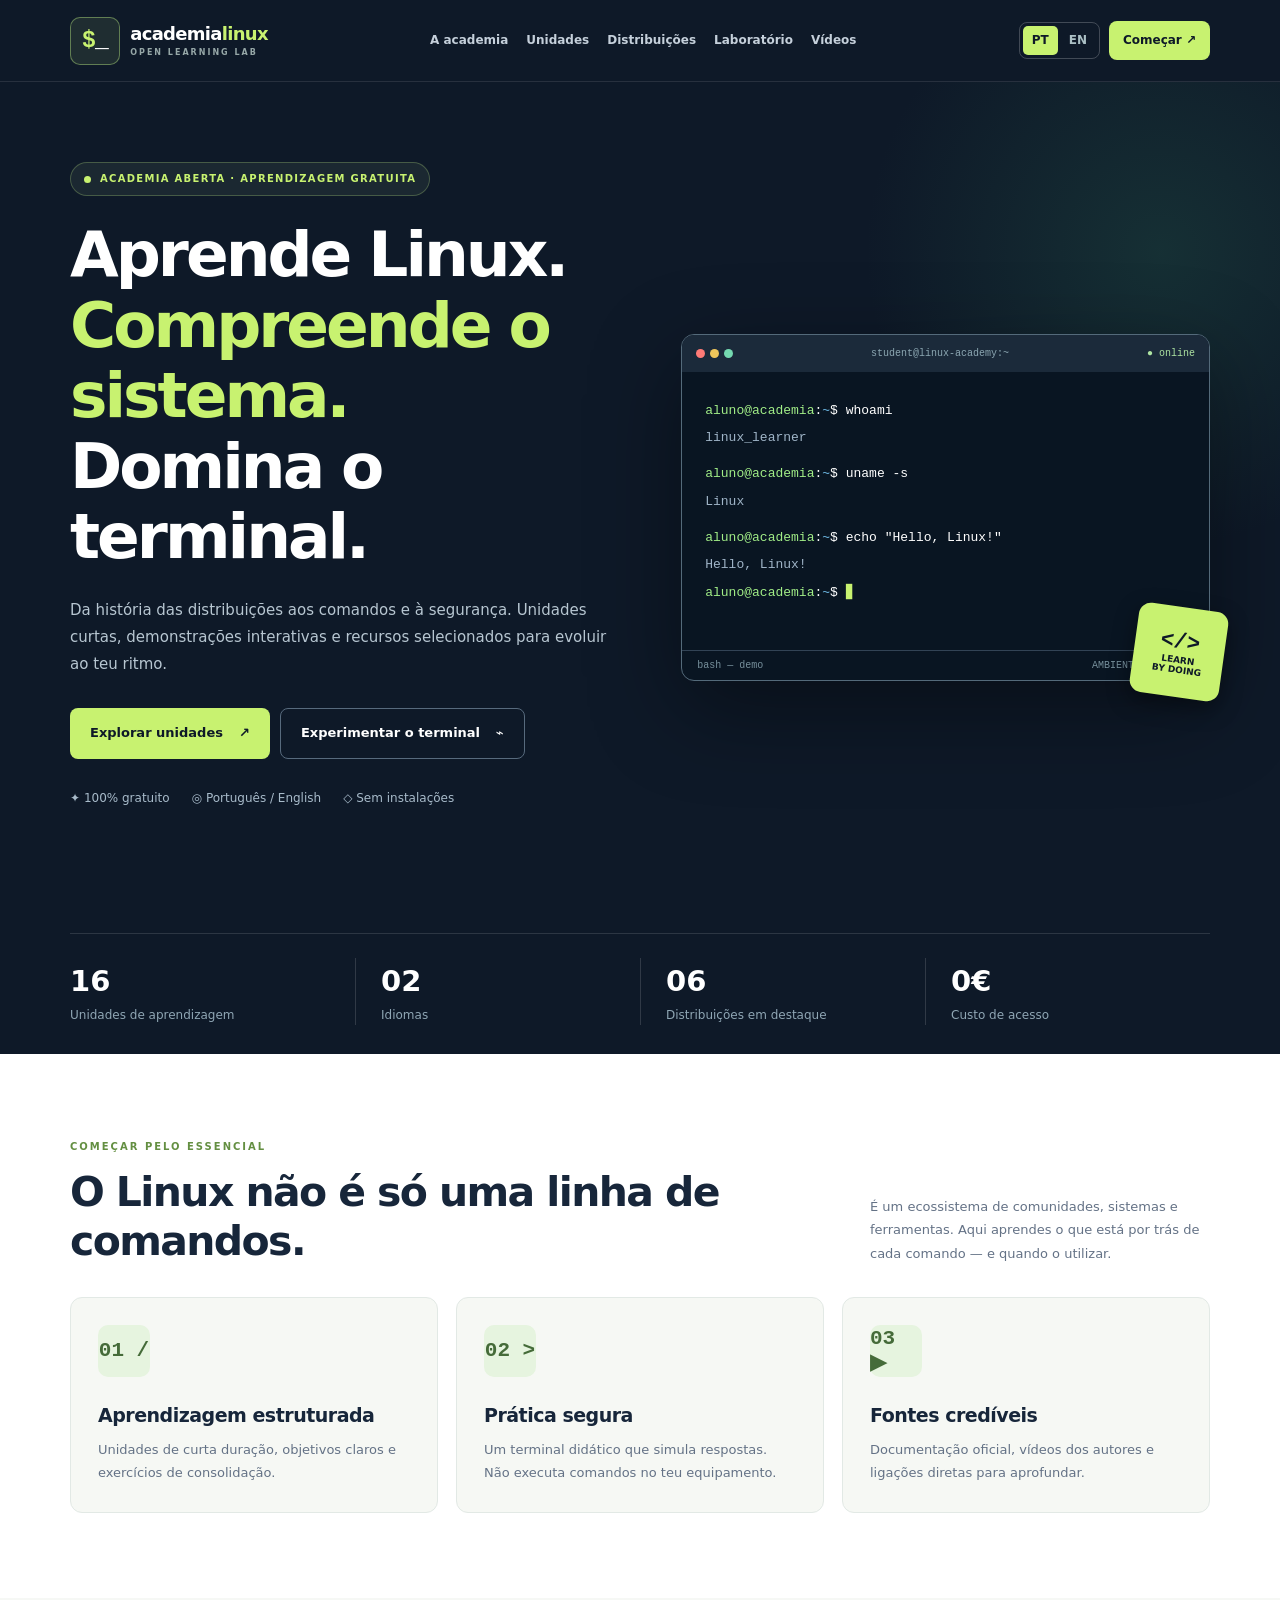
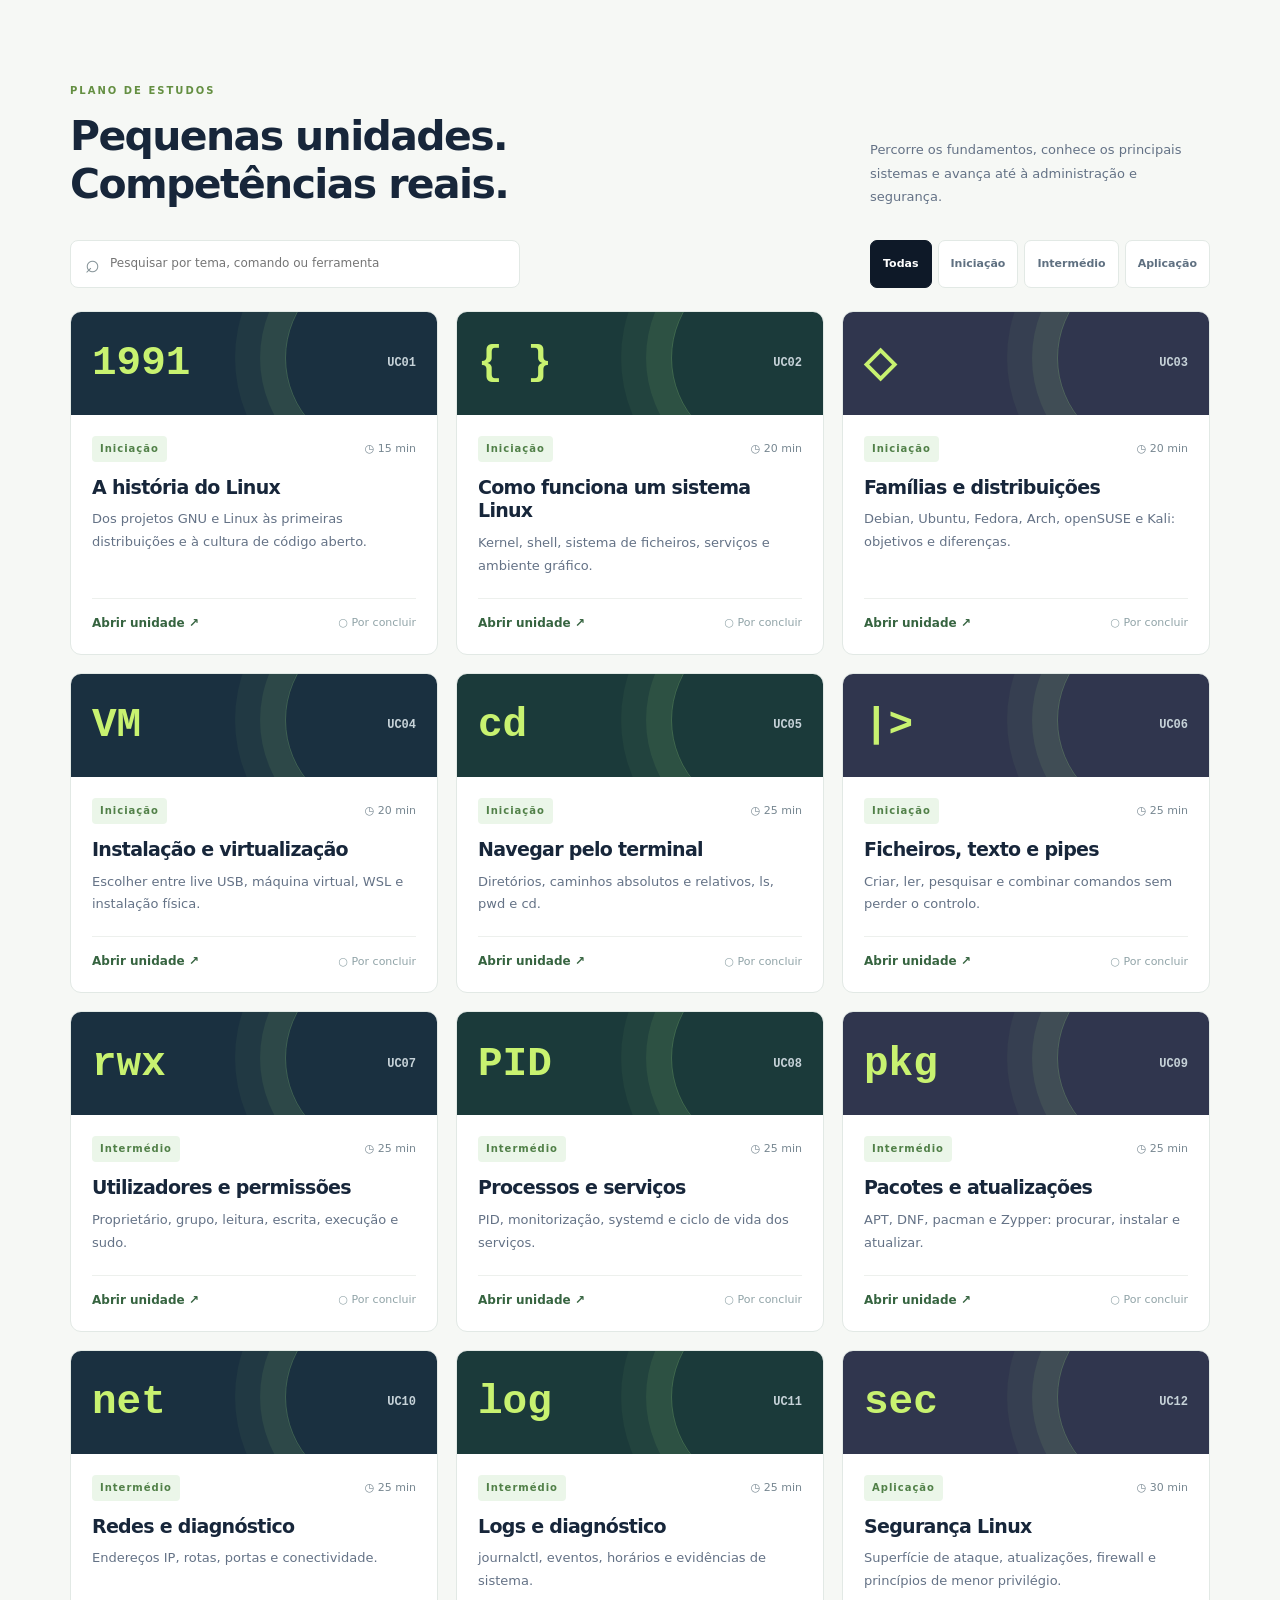
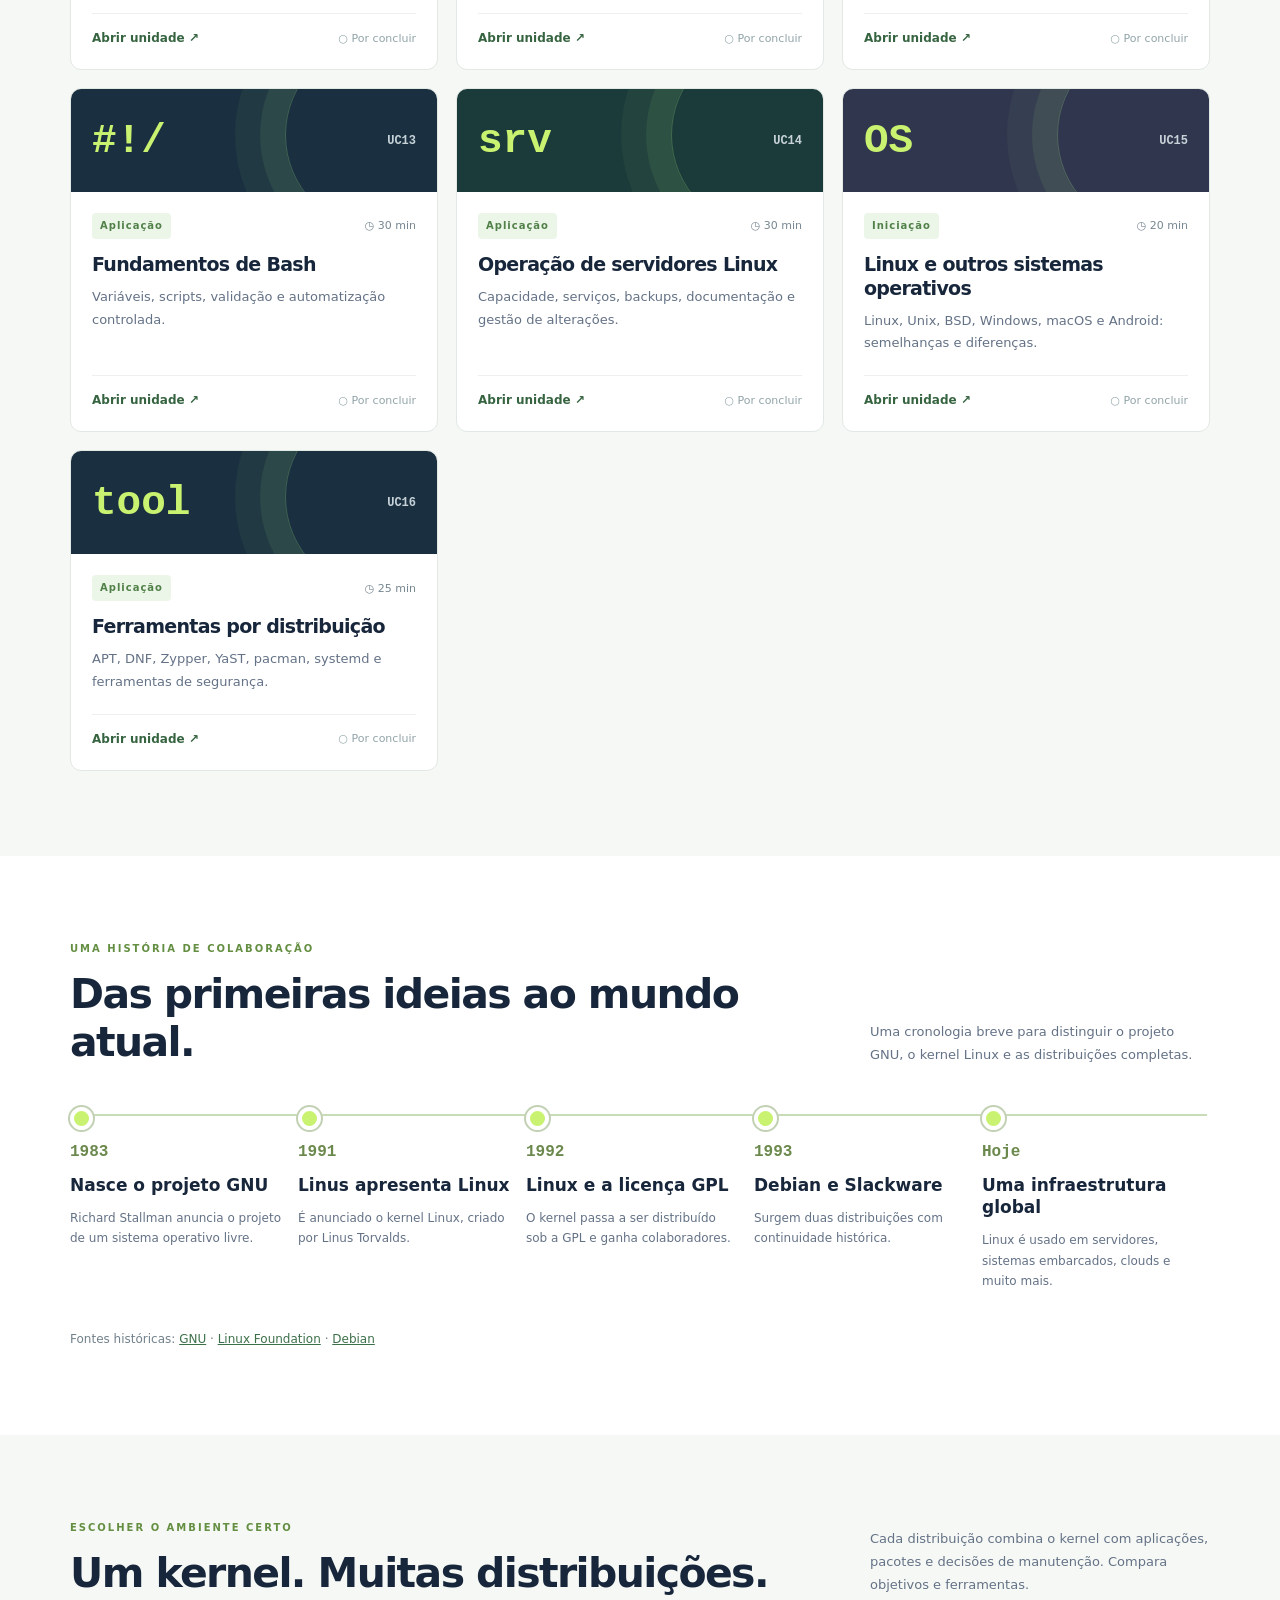
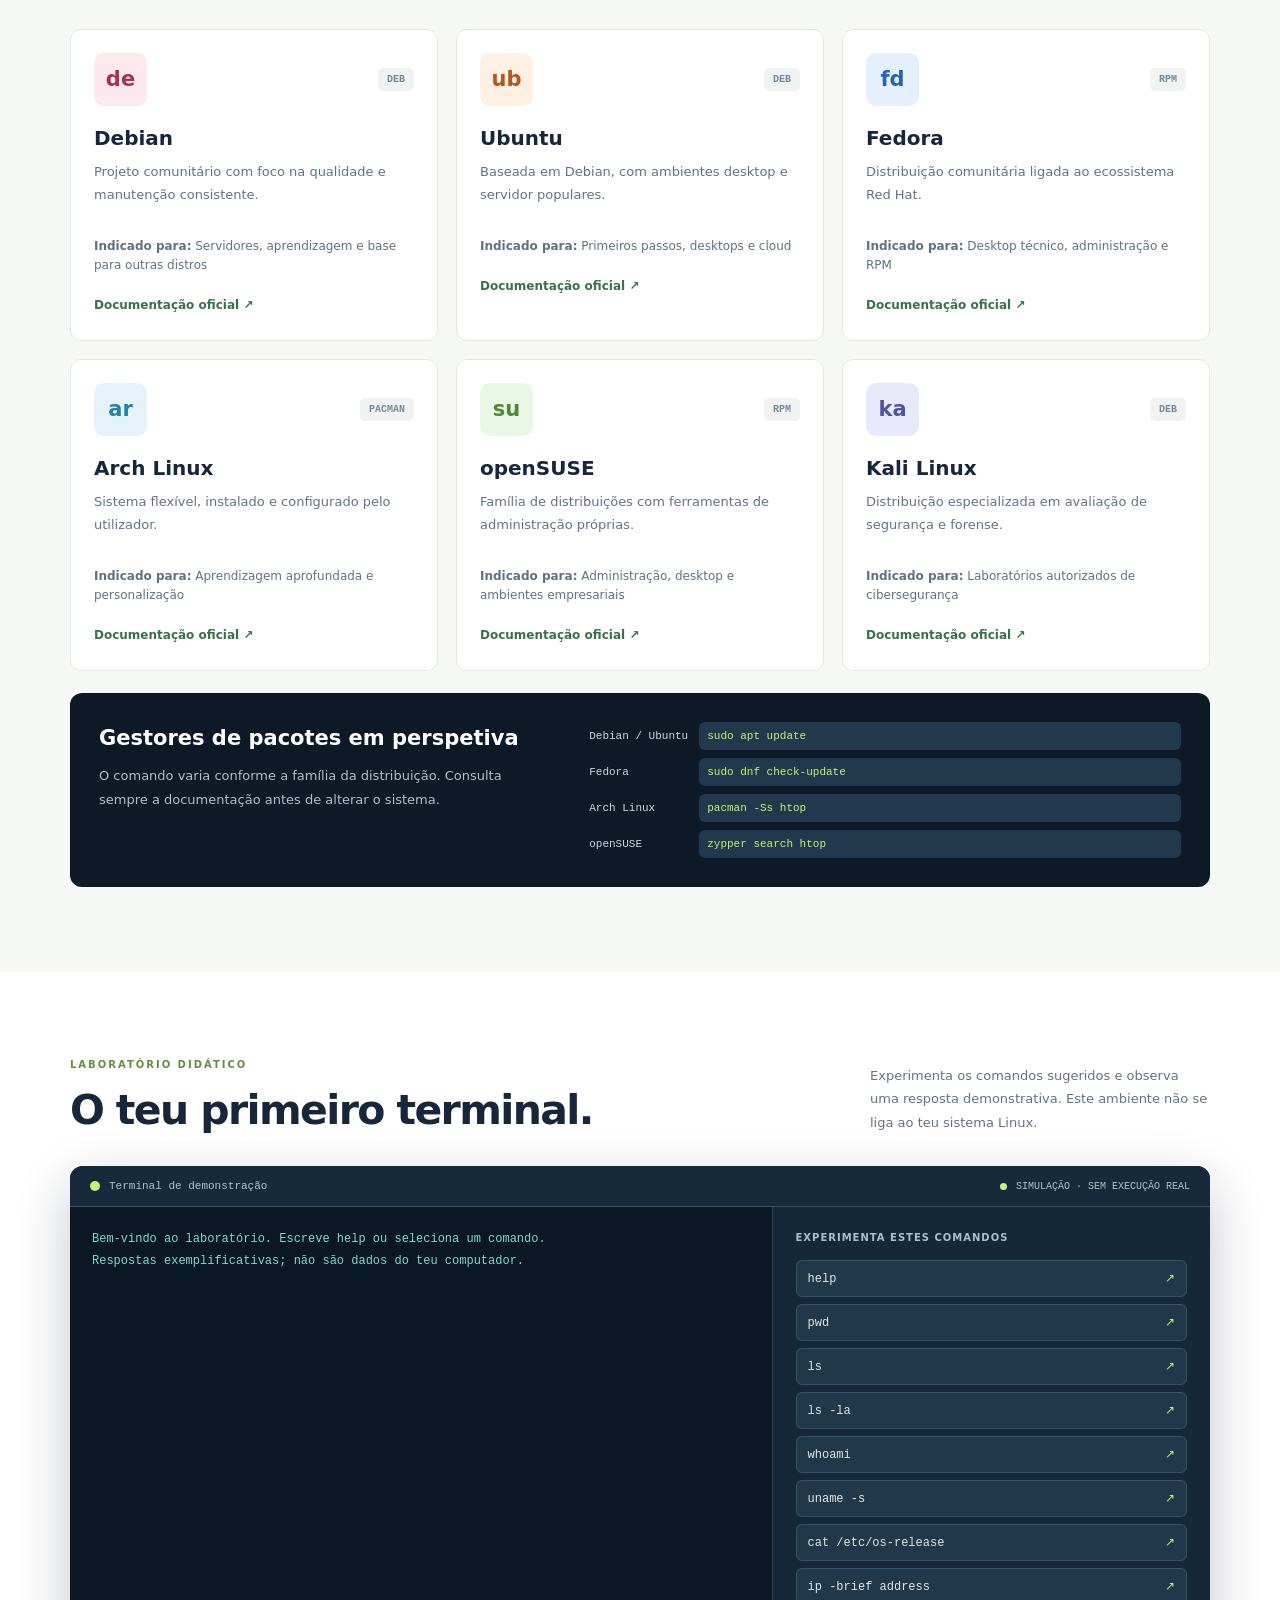
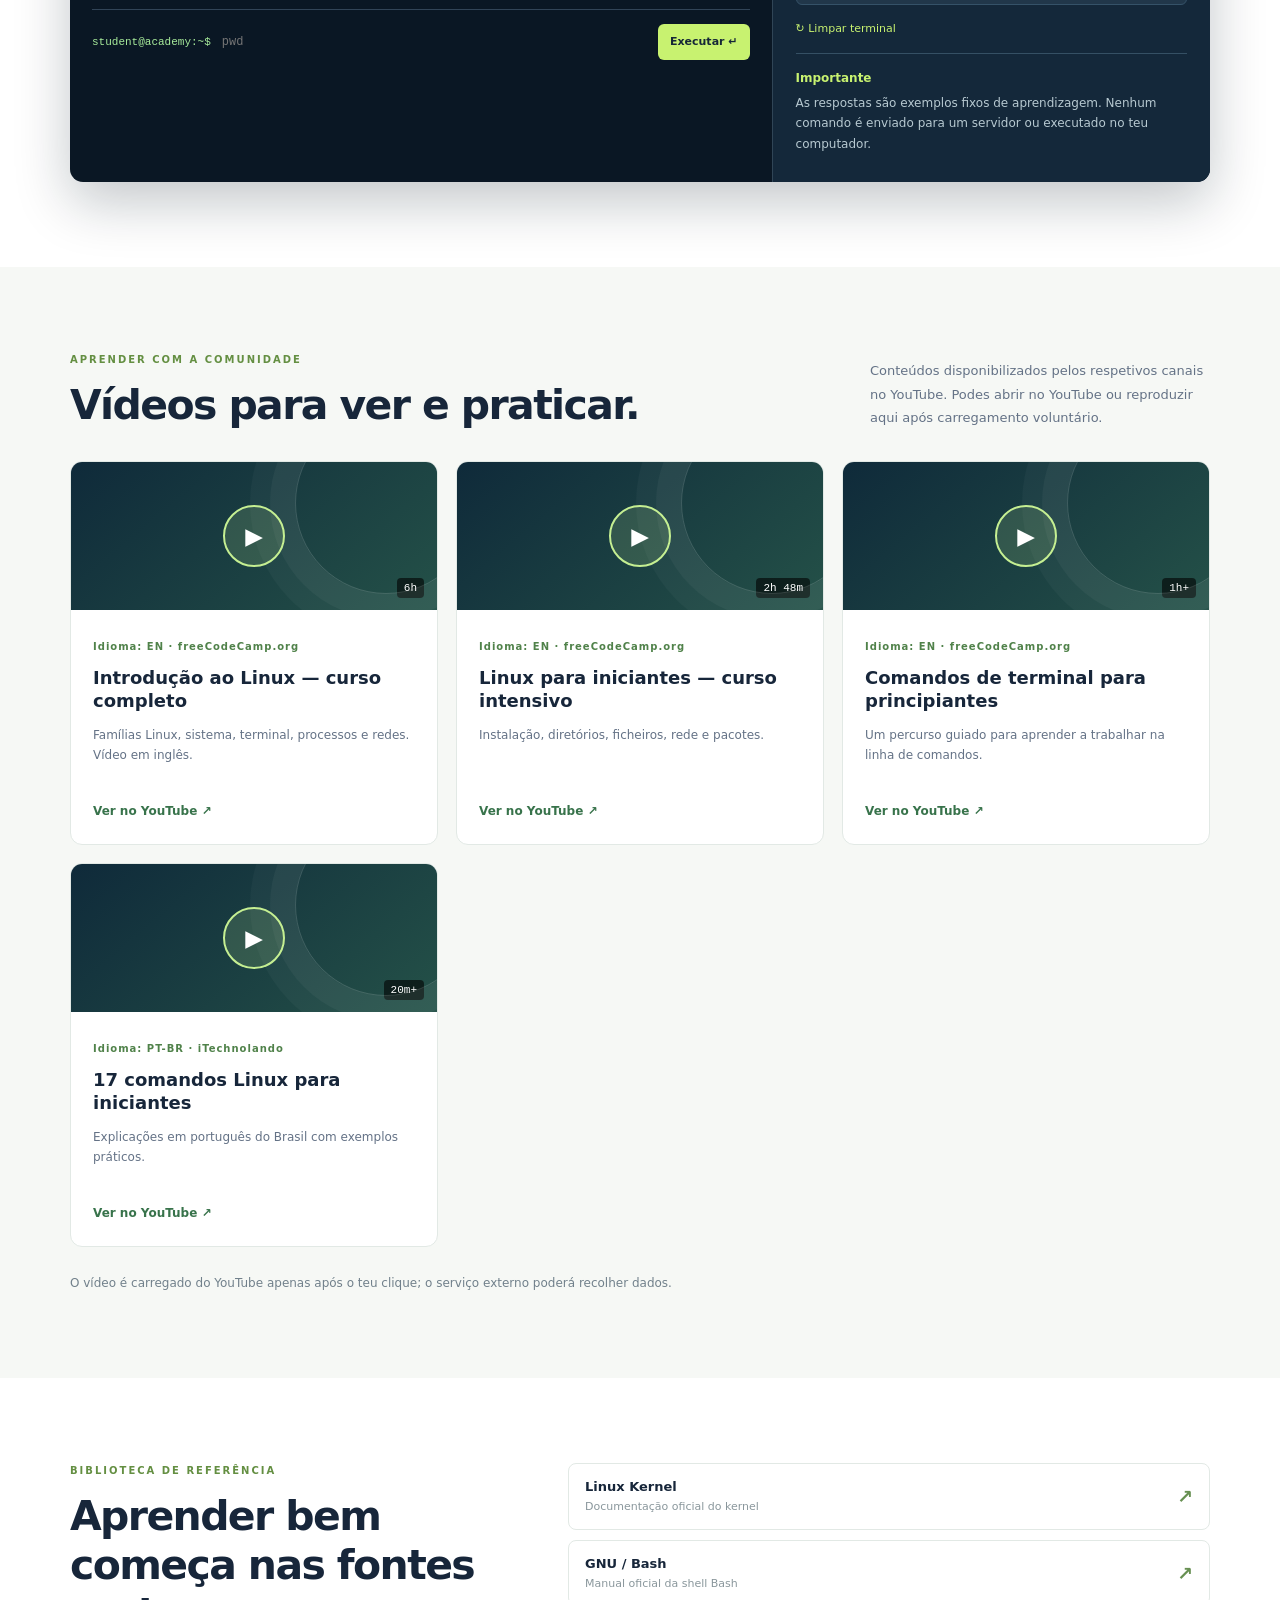
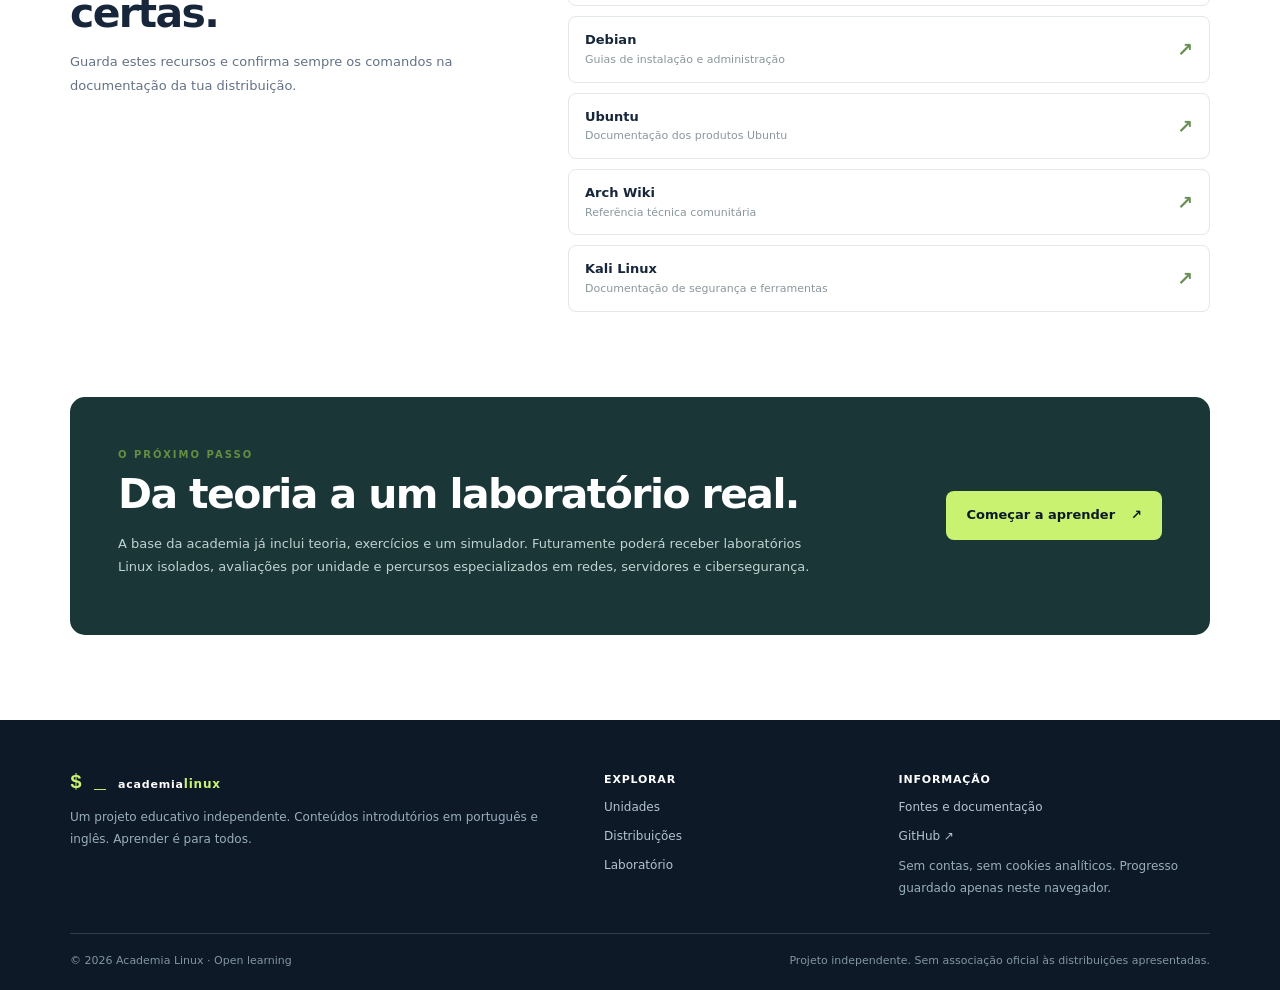
==== index.html @ b944e594 "Versão 1.0 — Estrutura inicial da Academia Linux" ====
<!doctype html>
<html lang="pt-PT">
<head>
  <meta charset="utf-8">
  <meta name="viewport" content="width=device-width, initial-scale=1">
  <meta name="theme-color" content="#0d1725">
  <meta name="description" content="Academia Linux: unidades de aprendizagem gratuitas, história do Linux, distribuições, terminal simulado, exercícios e vídeos em português e inglês.">
  <meta name="color-scheme" content="dark light">
  <title>Academia Linux — Aprender. Praticar. Evoluir.</title>
  <link rel="icon" type="image/svg+xml" href="favicon.svg">
  <link rel="stylesheet" href="styles.css">
  <script src="curriculum.js" defer></script>
  <script src="app.js" defer></script>
</head>
<body>
<a class="skip-link" href="#conteudo" data-i18n="skip">Saltar para o conteúdo</a>
<header class="site-header">
  <div class="header-inner container">
    <a class="logo" href="#inicio" aria-label="Academia Linux — início"><span class="logo-mark" aria-hidden="true">$<span class="logo-cursor">_</span></span><span>academia<span class="logo-highlight">linux</span><small>OPEN LEARNING LAB</small></span></a>
    <nav class="desktop-nav" aria-label="Menu principal"><a href="#sobre" data-i18n="navAbout">A academia</a><a href="#percursos" data-i18n="navPaths">Unidades</a><a href="#distribuicoes" data-i18n="navDistros">Distribuições</a><a href="#terminal" data-i18n="navTerminal">Laboratório</a><a href="#videos" data-i18n="navVideos">Vídeos</a></nav>
    <div class="header-actions"><div class="lang-switch" role="group" aria-label="Language / Idioma"><button type="button" id="lang-pt" class="lang-button active" aria-pressed="true">PT</button><button type="button" id="lang-en" class="lang-button" aria-pressed="false">EN</button></div><a href="#percursos" class="header-cta" data-i18n="navStart">Começar <span aria-hidden="true">↗</span></a></div>
  </div>
</header>
<main id="conteudo">
  <section id="inicio" class="hero">
    <div class="hero-glow" aria-hidden="true"></div>
    <div class="container hero-grid">
      <div class="hero-copy"><span class="eyebrow"><span class="live-dot"></span> <span data-i18n="eyebrow">ACADEMIA ABERTA · APRENDIZAGEM GRATUITA</span></span>
        <h1 data-i18n-html="heroTitle">Aprende Linux.<br><span>Compreende o sistema.</span><br>Domina o terminal.</h1>
        <p class="hero-desc" data-i18n="heroDesc">Da história das distribuições aos comandos e à segurança. Unidades curtas, demonstrações interativas e recursos selecionados para evoluir ao teu ritmo.</p>
        <div class="hero-buttons"><a class="button primary" href="#percursos"><span data-i18n="explore">Explorar unidades</span><span aria-hidden="true">↗</span></a><a class="button ghost" href="#terminal"><span data-i18n="tryTerminal">Experimentar o terminal</span><span aria-hidden="true">⌁</span></a></div>
        <div class="hero-highlights"><span>✦ <span data-i18n="free">100% gratuito</span></span><span>◎ <span data-i18n="bilingual">Português / English</span></span><span>◇ <span data-i18n="noInstall">Sem instalações</span></span></div>
      </div>
      <div class="hero-window" aria-label="Exemplo de terminal Linux"><div class="window-head"><span class="window-buttons"><i></i><i></i><i></i></span><span>student@linux-academy:~</span><span class="window-signal">● <span data-i18n="online">online</span></span></div>
        <div class="window-body"><div><span class="prompt">aluno@academia</span>:<span class="path">~</span>$ <span class="cmd">whoami</span></div><div class="window-output">linux_learner</div><div class="window-gap"></div><div><span class="prompt">aluno@academia</span>:<span class="path">~</span>$ <span class="cmd">uname -s</span></div><div class="window-output">Linux</div><div class="window-gap"></div><div><span class="prompt">aluno@academia</span>:<span class="path">~</span>$ <span class="cmd">echo "Hello, Linux!"</span></div><div class="window-output">Hello, Linux!</div><div><span class="prompt">aluno@academia</span>:<span class="path">~</span>$ <span class="caret">▋</span></div></div>
        <div class="window-foot"><span>bash — demo</span><span data-i18n="simulated">AMBIENTE SIMULADO</span></div>
        <div class="window-sticker">&lt;/&gt;<small>LEARN<br>BY DOING</small></div>
      </div>
    </div>
    <div class="container stats-bar"><div><strong id="stat-units">12</strong><span data-i18n="statUnits">Unidades de aprendizagem</span></div><div><strong>02</strong><span data-i18n="statLanguages">Idiomas</span></div><div><strong>06</strong><span data-i18n="statFamilies">Distribuições em destaque</span></div><div><strong>0€</strong><span data-i18n="statPrice">Custo de acesso</span></div></div>
  </section>
  <section class="section section-about" id="sobre"><div class="container"><div class="section-heading"><div><p class="section-kicker" data-i18n="aboutKicker">COMEÇAR PELO ESSENCIAL</p><h2 data-i18n="aboutTitle">O Linux não é só uma linha de comandos.</h2></div><p data-i18n="aboutDesc">É um ecossistema de comunidades, sistemas e ferramentas. Aqui aprendes o que está por trás de cada comando — e quando o utilizar.</p></div>
    <div class="feature-grid"><article class="feature"><span class="feature-icon">01 /</span><h3 data-i18n="f1Title">Aprendizagem estruturada</h3><p data-i18n="f1Desc">Unidades de curta duração, objetivos claros e exercícios de consolidação.</p></article><article class="feature"><span class="feature-icon">02 &gt;</span><h3 data-i18n="f2Title">Prática segura</h3><p data-i18n="f2Desc">Um terminal didático que simula respostas. Não executa comandos no teu equipamento.</p></article><article class="feature"><span class="feature-icon">03 ▶</span><h3 data-i18n="f3Title">Fontes credíveis</h3><p data-i18n="f3Desc">Documentação oficial, vídeos dos autores e ligações diretas para aprofundar.</p></article></div>
  </div></section>
  <section class="section section-courses" id="percursos"><div class="container"><div class="section-heading"><div><p class="section-kicker" data-i18n="courseKicker">PLANO DE ESTUDOS</p><h2 data-i18n="courseTitle">Pequenas unidades. Competências reais.</h2></div><p data-i18n="courseDesc">Percorre os fundamentos, conhece os principais sistemas e avança até à administração e segurança.</p></div>
    <div class="course-toolbar"><label class="search-box"><span aria-hidden="true">⌕</span><span class="sr-only" data-i18n="searchLabel">Pesquisar unidades</span><input id="course-search" type="search" autocomplete="off" data-i18n-placeholder="searchPlaceholder" placeholder="Pesquisar por tema, comando ou ferramenta"></label><div class="filters" id="course-filters" role="group" aria-label="Filtrar por nível"><button class="filter active" type="button" data-level="all" data-i18n="filterAll">Todas</button><button class="filter" type="button" data-level="beginner" data-i18n="filterBeginner">Iniciação</button><button class="filter" type="button" data-level="intermediate" data-i18n="filterIntermediate">Intermédio</button><button class="filter" type="button" data-level="advanced" data-i18n="filterAdvanced">Aplicação</button></div></div>
    <div class="course-grid" id="course-grid"></div><p class="empty-state" id="no-courses" hidden data-i18n="noResults">Não foram encontradas unidades. Experimenta outra pesquisa.</p>
  </div></section>
  <section class="section section-history" id="historia"><div class="container"><div class="section-heading"><div><p class="section-kicker" data-i18n="historyKicker">UMA HISTÓRIA DE COLABORAÇÃO</p><h2 data-i18n="historyTitle">Das primeiras ideias ao mundo atual.</h2></div><p data-i18n="historyDesc">Uma cronologia breve para distinguir o projeto GNU, o kernel Linux e as distribuições completas.</p></div><div class="timeline" id="timeline"></div><p class="source-note"><span data-i18n="sourceLine">Fontes históricas:</span> <a href="https://www.gnu.org/gnu/gnu.html" target="_blank" rel="noopener noreferrer">GNU</a> · <a href="https://www.linuxfoundation.org/research/35-years-of-linux" target="_blank" rel="noopener noreferrer">Linux Foundation</a> · <a href="https://www.debian.org/doc/manuals/project-history/intro" target="_blank" rel="noopener noreferrer">Debian</a></p></div></section>
  <section class="section section-distros" id="distribuicoes"><div class="container"><div class="section-heading"><div><p class="section-kicker" data-i18n="distroKicker">ESCOLHER O AMBIENTE CERTO</p><h2 data-i18n="distroTitle">Um kernel. Muitas distribuições.</h2></div><p data-i18n="distroDesc">Cada distribuição combina o kernel com aplicações, pacotes e decisões de manutenção. Compara objetivos e ferramentas.</p></div><div class="distro-grid" id="distro-grid"></div><div class="comparison-box"><div><h3 data-i18n="packageTitle">Gestores de pacotes em perspetiva</h3><p data-i18n="packageDesc">O comando varia conforme a família da distribuição. Consulta sempre a documentação antes de alterar o sistema.</p></div><div class="package-matrix" id="package-matrix"></div></div></div></section>
  <section class="section section-lab" id="terminal"><div class="container"><div class="section-heading"><div><p class="section-kicker" data-i18n="labKicker">LABORATÓRIO DIDÁTICO</p><h2 data-i18n="labTitle">O teu primeiro terminal.</h2></div><p data-i18n="labDesc">Experimenta os comandos sugeridos e observa uma resposta demonstrativa. Este ambiente não se liga ao teu sistema Linux.</p></div><div class="lab-shell"><div class="lab-head"><div class="lab-tabs"><span class="lab-dot"></span><span data-i18n="labTab">Terminal de demonstração</span></div><span class="lab-status"><span class="status-dot"></span> <span data-i18n="sandbox">SIMULAÇÃO · SEM EXECUÇÃO REAL</span></span></div><div class="lab-layout"><div class="terminal-pane"><div id="terminal-output" role="log" aria-live="polite" aria-label="Saída do terminal"></div><form id="terminal-form" autocomplete="off"><label class="terminal-prompt" for="terminal-input">student@academy:~$</label><input id="terminal-input" type="text" spellcheck="false" autocapitalize="none" autocomplete="off" aria-label="Introduzir comando de demonstração" placeholder="pwd" maxlength="100"><button type="submit" class="terminal-run" data-i18n="run">Executar ↵</button></form></div><aside class="lab-side"><span class="lab-label" data-i18n="tryThese">EXPERIMENTA ESTES COMANDOS</span><div id="demo-commands"></div><button id="terminal-clear" class="text-action" type="button" data-i18n="clearTerminal">↻ Limpar terminal</button><div class="lab-hint"><strong data-i18n="important">Importante</strong><p data-i18n="simNotice">As respostas são exemplos fixos de aprendizagem. Nenhum comando é enviado para um servidor ou executado no teu computador.</p></div></aside></div></div></div></section>
  <section class="section section-videos" id="videos"><div class="container"><div class="section-heading"><div><p class="section-kicker" data-i18n="videoKicker">APRENDER COM A COMUNIDADE</p><h2 data-i18n="videoTitle">Vídeos para ver e praticar.</h2></div><p data-i18n="videoDesc">Conteúdos disponibilizados pelos respetivos canais no YouTube. São abertos num novo separador, sem descarregar nem republicar os vídeos.</p></div><div class="video-grid" id="video-grid"></div><p class="source-note" data-i18n="videoPrivacy">O vídeo é carregado do YouTube apenas após o teu clique; o serviço externo poderá recolher dados.</p></div></section>
  <section class="section section-resources" id="recursos"><div class="container resources-inner"><div><p class="section-kicker" data-i18n="resourceKicker">BIBLIOTECA DE REFERÊNCIA</p><h2 data-i18n="resourceTitle">Aprender bem começa nas fontes certas.</h2><p data-i18n="resourceDesc">Guarda estes recursos e confirma sempre os comandos na documentação da tua distribuição.</p></div><div class="resource-list" id="resource-list"></div></div></section>
  <section class="section section-next" id="futuro"><div class="container next-panel"><div><span class="section-kicker" data-i18n="nextKicker">O PRÓXIMO PASSO</span><h2 data-i18n="nextTitle">Da teoria a um laboratório real.</h2><p data-i18n="nextDesc">A base da academia já inclui teoria, exercícios e um simulador. Futuramente poderá receber laboratórios Linux isolados, avaliações por unidade e percursos especializados em redes, servidores e cibersegurança.</p></div><a class="button primary" href="#percursos"><span data-i18n="startNow">Começar a aprender</span><span aria-hidden="true">↗</span></a></div></section>
</main>
<dialog id="lesson-dialog" class="lesson-dialog" aria-labelledby="lesson-title"><div class="lesson-content"><div class="lesson-top"><span id="lesson-code">UC 01</span><button type="button" id="lesson-close" class="close-button" aria-label="Fechar">×</button></div><div id="lesson-detail"></div></div></dialog>
<footer class="footer"><div class="container footer-grid"><div><div class="footer-brand">$ _ <strong>academia<span>linux</span></strong></div><p data-i18n="footerText">Um projeto educativo independente. Conteúdos introdutórios em português e inglês. Aprender é para todos.</p></div><div><strong data-i18n="footerExplore">EXPLORAR</strong><a href="#percursos" data-i18n="navPaths">Unidades</a><a href="#distribuicoes" data-i18n="navDistros">Distribuições</a><a href="#terminal" data-i18n="navTerminal">Laboratório</a></div><div><strong data-i18n="footerInfo">INFORMAÇÃO</strong><a href="#recursos" data-i18n="resources">Fontes e documentação</a><a href="https://github.com/Nekas1980" target="_blank" rel="noopener noreferrer">GitHub ↗</a><span data-i18n="footerPrivacy">Sem contas, sem cookies analíticos. Progresso guardado apenas neste navegador.</span></div></div><div class="container footer-bottom"><span>© <span id="year"></span> Academia Linux · <span data-i18n="openLearning">Open learning</span></span><span data-i18n="independent">Projeto independente. Sem associação oficial às distribuições apresentadas.</span></div></footer>
</body></html>
---- styles.css ----
:root{--navy:#0e1928;--ink:#17263a;--muted:#647286;--paper:#f6f8f5;--lime:#c8f270;--line:#e2e9e5;--mono:ui-monospace,Consolas,monospace;--sans:system-ui,-apple-system,"Segoe UI",sans-serif;--display:system-ui,sans-serif}*{box-sizing:border-box}html{scroll-behavior:smooth;scroll-padding-top:110px}body{margin:0;font-family:var(--sans);color:var(--ink);background:var(--paper);line-height:1.6}a{color:inherit}button,input{font:inherit}button{cursor:pointer}.container{width:min(1140px,calc(100% - 48px));margin:auto}.sr-only{position:absolute;width:1px;height:1px;margin:-1px;overflow:hidden;clip:rect(0,0,0,0)}.skip-link{position:absolute;top:-90px;left:14px;background:var(--lime);padding:10px;z-index:50}.skip-link:focus{top:12px}a:focus-visible,button:focus-visible,input:focus-visible{outline:3px solid #62b6cb;outline-offset:3px}.site-header{position:sticky;top:0;z-index:20;background:var(--navy);border-bottom:1px solid #ffffff1a}.header-inner{min-height:81px;display:flex;align-items:center;gap:24px}.logo{display:flex;align-items:center;gap:10px;text-decoration:none;color:#fff;white-space:nowrap;font-weight:800;font-size:18px;letter-spacing:-.7px;line-height:1.1}.logo-mark{background:#d4fa9217;color:var(--lime);border:1px solid #c1f18469;padding:10px 11px;border-radius:10px;font:800 23px var(--mono)}.logo-cursor{color:white}.logo-highlight{color:var(--lime)}.logo small{display:block;color:#96a7a7;font-size:8px;letter-spacing:2px;margin-top:5px}.desktop-nav{display:flex;flex:1;gap:18px;align-items:center;justify-content:center}.desktop-nav a{color:#c5d0db;font-weight:600;font-size:12px;text-decoration:none;white-space:nowrap}.desktop-nav a:hover{color:var(--lime)}.header-actions{display:flex;gap:9px;align-items:center}.lang-switch{display:flex;gap:2px;padding:3px;border:1px solid #ffffff36;border-radius:8px}.lang-button{border:0;border-radius:5px;background:transparent;color:#abc0c5;padding:5px 9px;font-size:12px;font-weight:800}.lang-button.active{background:var(--lime);color:var(--navy)}.header-cta{background:var(--lime);color:var(--navy);text-decoration:none;border-radius:8px;font-size:12px;font-weight:800;padding:10px 14px;white-space:nowrap}
.hero{position:relative;overflow:hidden;background:var(--navy);color:white;padding:80px 0 0}.hero-glow{position:absolute;right:-200px;top:-150px;width:640px;height:640px;border-radius:50%;background:radial-gradient(circle,#255d4d55,transparent 65%);pointer-events:none}.hero-grid{position:relative;display:grid;grid-template-columns:1.05fr 1fr;align-items:center;gap:56px}.eyebrow{display:inline-flex;align-items:center;gap:9px;border:1px solid #c7f48740;border-radius:30px;background:#d1f7ad11;padding:8px 13px;font-size:10px;letter-spacing:1.3px;font-weight:800;color:var(--lime)}.live-dot,.status-dot{display:inline-block;border-radius:50%;width:7px;height:7px;background:var(--lime)}.hero h1{font-weight:850;letter-spacing:-3px;font-size:clamp(38px,5.1vw,63px);line-height:1.12;margin:24px 0}.hero h1 span{color:var(--lime)}.hero-desc{max-width:540px;color:#b7c6d1;line-height:1.8;font-size:15px}.hero-buttons{display:flex;gap:10px;flex-wrap:wrap;margin:30px 0}.button{display:inline-flex;align-items:center;justify-content:center;gap:16px;padding:14px 20px;border-radius:8px;font-size:13px;font-weight:800;text-decoration:none}.button.primary{background:var(--lime);color:var(--navy)}.button.ghost{border:1px solid #576a7d;color:#fff}.button:hover{filter:brightness(1.08)}.hero-highlights{display:flex;gap:22px;flex-wrap:wrap;font-size:12px;color:#a8bbca}.hero-copy{padding-bottom:45px}.hero-window{position:relative;border:1px solid #546a7a;background:#091522;border-radius:13px;box-shadow:0 28px 90px #0006}.window-head{display:flex;justify-content:space-between;gap:10px;align-items:center;border-radius:12px 12px 0 0;background:#1b2a3a;color:#8ca7b2;padding:13px 14px;font:10px var(--mono)}.window-buttons{display:flex;gap:5px}.window-buttons i{width:9px;height:9px;border-radius:50%;background:#ff7b77}.window-buttons i:nth-child(2){background:#efc65b}.window-buttons i:nth-child(3){background:#74d9b0}.window-signal{color:#aee4a2}.window-body{padding:25px 23px;font:13px/2.1 var(--mono);min-height:278px;overflow-wrap:anywhere}.prompt{color:#a1ed87}.path{color:#70beeb}.cmd{color:white}.window-output{color:#a0b5c8}.window-gap{height:9px}.caret{color:var(--lime);animation:blink 1s steps(2) infinite}@keyframes blink{50%{opacity:0}}.window-foot{display:flex;justify-content:space-between;border-top:1px solid #324355;padding:9px 15px;color:#77909c;font:10px var(--mono)}.window-sticker{position:absolute;right:-15px;bottom:-17px;width:90px;height:90px;border-radius:12px;background:var(--lime);color:var(--navy);transform:rotate(8deg);display:grid;place-content:center;text-align:center;font:800 22px var(--mono);box-shadow:0 8px 22px #0006}.window-sticker small{font:800 9px var(--sans)}.stats-bar{margin-top:80px;border-top:1px solid #ffffff20;padding:24px 0 29px;display:grid;grid-template-columns:repeat(4,1fr)}.stats-bar>div{display:flex;flex-direction:column;gap:2px;border-left:1px solid #ffffff24;padding-left:25px}.stats-bar>div:first-child{border-left:0;padding-left:0}.stats-bar strong{font-size:29px}.stats-bar span{font-size:12px;color:#8fa6b4}
.section{padding:85px 0}.section-heading{display:flex;justify-content:space-between;align-items:end;gap:30px;margin-bottom:32px}.section-heading>div{max-width:700px}.section-heading>p{max-width:340px;margin:0;font-size:13px;color:var(--muted);line-height:1.8}.section-kicker{color:#648f42;font-size:10px;font-weight:800;letter-spacing:2px;margin:0 0 13px}.section-heading h2,.resources-inner h2,.next-panel h2{font-size:clamp(28px,3.2vw,41px);line-height:1.18;letter-spacing:-1.6px;margin:0}.section-about,.section-history,.section-lab,.section-resources,.section-next{background:white}.feature-grid,.course-grid,.distro-grid,.video-grid{display:grid;grid-template-columns:repeat(3,1fr);gap:18px}.feature{padding:27px;background:#f6f8f4;border:1px solid var(--line);border-radius:12px}.feature-icon{display:grid;place-items:center;width:52px;height:52px;border-radius:10px;background:#e6f4df;color:#456b39;font:800 21px var(--mono);margin-bottom:23px}.feature h3{font-size:19px;letter-spacing:-.5px;margin:0 0 9px}.feature p,.course-body p,.distro-card p{color:var(--muted);font-size:13px;line-height:1.75;margin:0}.course-toolbar{display:flex;justify-content:space-between;gap:18px;margin:0 0 23px}.search-box{display:flex;align-items:center;gap:10px;flex:1;max-width:450px;background:white;border:1px solid var(--line);padding:0 14px;border-radius:8px}.search-box span{font-size:25px;color:#849297}.search-box input{width:100%;background:transparent;border:0;padding:13px 0;outline:none;font-size:12px}.filters{display:flex;flex-wrap:wrap;gap:6px}.filter{background:white;border:1px solid var(--line);padding:9px 12px;border-radius:7px;color:#5f7081;font-size:11px;font-weight:800}.filter.active{background:var(--navy);color:white;border-color:var(--navy)}.course-card{background:white;border:1px solid var(--line);border-radius:11px;overflow:hidden;display:flex;flex-direction:column;transition:transform .2s,box-shadow .2s}.course-card:hover{transform:translateY(-3px);box-shadow:0 18px 35px #14253518}.course-art{background:#1a3040;height:103px;padding:19px 21px;display:flex;align-items:center;justify-content:space-between;position:relative;overflow:hidden}.course-art:after{content:'';position:absolute;right:-40px;top:-50px;height:190px;width:190px;border:1px solid #b5fa8b3d;border-radius:50%;box-shadow:0 0 0 25px #b5fa8b13,0 0 0 50px #b5fa8b0b}.course-card:nth-child(3n+2) .course-art{background:#1b3a3a}.course-card:nth-child(3n) .course-art{background:#30364e}.course-symbol{font:800 41px var(--mono);color:var(--lime);z-index:1}.course-num{font:700 12px var(--mono);color:#c6d2d8;z-index:1}.course-body{padding:21px;flex:1;display:flex;flex-direction:column}.level-row,.course-foot,.distro-card-top{display:flex;justify-content:space-between;align-items:center;gap:10px}.level-row{margin-bottom:14px}.level-tag{background:#ebf6e9;color:#518048;font-size:10px;letter-spacing:1px;font-weight:800;border-radius:4px;padding:5px 8px}.duration{font-size:11px;color:#778791}.course-body h3{font-size:19px;letter-spacing:-.7px;line-height:1.25;margin:0 0 9px}.course-body p{flex:1;margin-bottom:20px}.course-foot{border-top:1px solid #edf0ed;padding-top:15px}.course-open{border:0;background:transparent;color:#366440;font-weight:800;font-size:12px;padding:0}.complete-state{font-size:11px;color:#448549}.complete-state.incomplete{color:#91a4a8}.empty-state{padding:20px;text-align:center}
.timeline{display:grid;grid-template-columns:repeat(5,1fr);position:relative}.timeline:before{content:'';position:absolute;top:16px;left:3px;right:3px;height:2px;background:#c9dcb8}.timeline-item{position:relative;padding:40px 15px 0 0}.timeline-item:before{content:'';position:absolute;top:9px;left:0;height:15px;width:15px;border-radius:50%;background:var(--lime);border:4px solid white;box-shadow:0 0 0 2px #c2d0b4;z-index:1}.timeline-year{font:800 16px var(--mono);color:#6c894d}.timeline-item h3{font-size:17px;line-height:1.3;margin:10px 0}.timeline-item p{font-size:12px;line-height:1.7;color:var(--muted)}.source-note{font-size:12px;color:#71808b;margin:27px 0 0}.source-note a{color:#3d7049}.distro-card{padding:23px;background:white;border:1px solid var(--line);border-radius:11px}.distro-card-top{margin-bottom:16px}.distro-icon{width:53px;height:53px;display:grid;place-items:center;background:var(--distro-bg,#e8f4e4);color:var(--distro-ink,#326146);border-radius:10px;font-size:21px;font-weight:800}.distro-family{background:#f0f3f1;border-radius:5px;font:800 10px var(--mono);color:#798996;padding:6px 9px}.distro-card h3{font-size:20px;margin:0 0 7px}.distro-card p{min-height:64px}.distro-best{font-size:12px;margin:12px 0 16px;color:#5f7280}.distro-card a{font-size:12px;color:#387249;text-decoration:none;font-weight:800}.distro-card a:hover{text-decoration:underline}.comparison-box{margin-top:22px;background:var(--navy);color:white;border-radius:12px;padding:29px;display:grid;grid-template-columns:1fr 1.3fr;gap:35px}.comparison-box h3{font-size:21px;margin:0 0 9px}.comparison-box p{color:#aebfca;font-size:13px;line-height:1.8;margin:0}.package-matrix{display:grid;gap:8px}.package-row{display:grid;grid-template-columns:100px 1fr;gap:10px;align-items:center;font:11px var(--mono)}.package-row span{color:#c8d6e0}.package-row code{color:var(--lime);padding:8px;background:#22384c;border-radius:6px;overflow-wrap:anywhere}.lab-shell{background:#0a1724;border-radius:13px;overflow:hidden;box-shadow:0 20px 55px #0a17243e}.lab-head{background:#162a3c;border-bottom:1px solid #365061;display:flex;align-items:center;justify-content:space-between;padding:14px 20px;gap:14px;color:#b1c2cb;font:11px var(--mono)}.lab-tabs,.lab-status{display:flex;align-items:center;gap:9px}.lab-dot{height:10px;width:10px;border-radius:50%;background:var(--lime)}.lab-status{font-size:10px}.lab-layout{display:grid;grid-template-columns:1.6fr 1fr;min-height:360px}.terminal-pane{padding:22px;min-width:0;display:flex;flex-direction:column}#terminal-output{flex:1;min-height:240px;max-height:380px;overflow:auto;white-space:pre-wrap;overflow-wrap:anywhere;color:#bdd0d8;font:12px/1.8 var(--mono)}.term-command{color:white}.term-command b{color:var(--lime);font-weight:500}.term-output{color:#aebfc8;margin-bottom:13px}.term-info{color:#80d7cc}.term-error{color:#ffa889}#terminal-form{border-top:1px solid #314457;padding-top:14px;display:flex;gap:9px;align-items:center}.terminal-prompt{font:11px var(--mono);color:#a8ec9b;white-space:nowrap}#terminal-input{background:transparent;border:0;color:white;min-width:0;outline:none;font:12px var(--mono);flex:1}.terminal-run{background:var(--lime);color:#152637;border:0;border-radius:6px;padding:9px 12px;font-size:11px;font-weight:800}.lab-side{border-left:1px solid #304556;background:#14283a;padding:23px;display:flex;flex-direction:column}.lab-label{letter-spacing:1px;color:#acbeca;font-size:10px;font-weight:800;margin-bottom:14px}#demo-commands{display:flex;flex-direction:column;gap:7px}.demo-item{display:flex;justify-content:space-between;align-items:center;text-align:left;gap:14px;border:1px solid #355268;border-radius:6px;background:#21374a;color:#dce8ea;padding:10px 11px;font:12px var(--mono)}.demo-item span{color:var(--lime)}.demo-item:hover{border-color:var(--lime)}.text-action{background:transparent;color:var(--lime);border:0;text-align:left;padding:15px 0;font-size:11px}.lab-hint{margin-top:auto;padding-top:15px;border-top:1px solid #355064;color:#b7c9d1;font-size:12px}.lab-hint strong{color:var(--lime)}.lab-hint p{margin:5px 0;line-height:1.7}.video-card{background:white;border:1px solid var(--line);border-radius:12px;overflow:hidden}.video-art{height:148px;background:linear-gradient(140deg,#0f2a3a,#245148);display:grid;place-items:center;position:relative;overflow:hidden}.video-art:after{content:'';position:absolute;right:-40px;top:-50px;border:1px solid #ffffff29;border-radius:50%;height:180px;width:180px;box-shadow:0 0 0 25px #ffffff0a,0 0 0 45px #ffffff08}.play-symbol{width:62px;height:62px;border-radius:50%;display:grid;place-items:center;font-size:23px;color:white;background:#c5ee9226;border:2px solid #c5ef92;z-index:1}.video-time{position:absolute;bottom:12px;right:13px;background:#0009;color:white;padding:4px 7px;border-radius:4px;font:11px var(--mono)}.video-content{padding:22px}.video-lang{font-size:10px;font-weight:800;letter-spacing:1px;color:#50824a}.video-content h3{font-size:18px;line-height:1.3;margin:8px 0}.video-content p{font-size:12px;color:var(--muted);line-height:1.7;min-height:60px}.video-link{font-size:12px;font-weight:800;color:#38734b;text-decoration:none}.video-link:hover{text-decoration:underline}.resources-inner{display:grid;grid-template-columns:.8fr 1.2fr;gap:70px}.resources-inner p:not(.section-kicker){color:var(--muted);font-size:13px;line-height:1.8}.resource-list{display:grid;gap:10px}.resource-link{display:flex;align-items:center;justify-content:space-between;gap:14px;border:1px solid var(--line);border-radius:8px;padding:13px 16px;text-decoration:none;font-size:13px;font-weight:750}.resource-link:hover{background:#f5fbf1;border-color:#abc791}.resource-link small{display:block;color:#8a979c;font-size:11px;font-weight:500}.resource-link>span:last-child{color:#679052;font-size:19px}.section-next{padding-top:0}.next-panel{display:flex;justify-content:space-between;align-items:center;gap:25px;border-radius:15px;background:#1b3637;color:white;padding:43px 48px}.next-panel>div{max-width:710px}.next-panel h2{margin:5px 0 11px}.next-panel p:not(.section-kicker){font-size:13px;line-height:1.8;color:#c1d3d1}.next-panel .button{white-space:nowrap}.footer{background:var(--navy);color:#b3c3cf;padding:51px 0 24px}.footer-grid{display:grid;grid-template-columns:2fr 1fr 1.3fr;gap:55px}.footer-brand{font:800 20px var(--mono);color:var(--lime)}.footer-brand strong{font:800 19px var(--sans);color:#fff}.footer-brand strong span{color:var(--lime)}.footer-grid p,.footer-grid span{font-size:12px;color:#99aebb;line-height:1.8}.footer-grid>div:not(:first-child){display:flex;flex-direction:column;gap:10px}.footer-grid strong{font-size:11px;letter-spacing:.8px;color:white}.footer-grid a{font-size:12px;text-decoration:none}.footer-grid a:hover{color:var(--lime)}.footer-bottom{display:flex;justify-content:space-between;gap:20px;border-top:1px solid #ffffff27;padding-top:18px;margin-top:33px;font-size:11px;color:#8195a3}
.lesson-dialog{background:white;border:0;border-radius:13px;box-shadow:0 30px 100px #000a;width:min(750px,calc(100% - 25px));max-height:89vh;padding:0;color:var(--ink)}.lesson-dialog::backdrop{background:#061828ad}.lesson-content{padding:0 32px 28px}.lesson-top{display:flex;justify-content:space-between;align-items:center;border-bottom:1px solid var(--line);padding:13px 0}.lesson-top>span{font:800 12px var(--mono);color:#467747}.close-button{background:transparent;border:0;font-size:30px;color:#526b7b}.lesson-overline{margin-top:22px;font-size:11px;color:#578245;letter-spacing:.7px;font-weight:800}.lesson-dialog h2{font-size:30px;letter-spacing:-1px;line-height:1.2;margin:11px 0}.lesson-lead{color:var(--muted);font-size:14px;line-height:1.8}.lesson-dialog h3{font-size:18px;margin:23px 0 10px}.lesson-dialog li{font-size:13px;line-height:1.75;margin-bottom:9px;color:#435367}.lesson-dialog ul,.lesson-dialog ol{padding-left:22px}.lesson-command-list{display:grid;gap:9px}.lesson-code-card{display:grid;grid-template-columns:1fr auto;align-items:center;gap:4px;padding:13px 14px;background:#162a3e;color:white;border-radius:8px}.lesson-code-card code{font:12px var(--mono);color:var(--lime);overflow-wrap:anywhere}.lesson-code-card p{grid-column:1/-1;font-size:12px;color:#b4c6d1;margin:0}.copy-command{background:#2a4559;color:white;border:1px solid #486274;border-radius:5px;padding:6px 9px;font-size:11px}.quiz-box{background:#f2f7ec;border:1px solid #dae8d0;border-radius:10px;padding:18px;margin:24px 0}.quiz-box p{font-size:13px;font-weight:800}.quiz-options{display:grid;gap:8px}.quiz-answer{background:white;border:1px solid #d4e3d2;color:#2f4b3a;border-radius:6px;padding:10px;text-align:left;font-size:12px}.quiz-answer:hover{background:#e9f2dd}.quiz-feedback{min-height:20px;font-size:13px}.quiz-feedback.correct{color:#23834d}.quiz-feedback.wrong{color:#a95634}.lesson-bottom{display:flex;justify-content:space-between;align-items:center;gap:20px;border-top:1px solid var(--line);padding-top:17px}.lesson-bottom small{color:#657c84}.complete-button{background:#172d3f;border:0;color:white;border-radius:7px;padding:11px 15px;font-size:12px;font-weight:800}.complete-button.done{background:#497748}.lesson-source{font-size:12px;color:#3b7651}.notice{color:#778b94;font-size:12px}
@media(max-width:1020px){.desktop-nav{gap:9px}.desktop-nav a{font-size:11px}.hero-grid{gap:30px}.hero h1{font-size:45px}.course-grid,.distro-grid{grid-template-columns:repeat(2,1fr)}}@media(max-width:820px){.header-inner{flex-wrap:wrap;padding:10px 0}.desktop-nav{order:3;width:100%;justify-content:space-between;overflow:auto}.hero-grid{grid-template-columns:1fr}.hero-window{max-width:640px}.section-heading{flex-direction:column;align-items:start;gap:11px}.section-heading>p{max-width:650px}.timeline{grid-template-columns:repeat(3,1fr);gap:20px}.timeline:before{display:none}.lab-layout{grid-template-columns:1fr}.lab-side{border-left:0;border-top:1px solid #304556}.lab-side #demo-commands{display:grid;grid-template-columns:repeat(2,1fr)}.resources-inner{gap:30px}.feature-grid,.video-grid{grid-template-columns:repeat(2,1fr)}.feature:last-child{grid-column:1/-1}.next-panel{flex-direction:column;align-items:start}}@media(max-width:600px){.container{width:calc(100% - 32px)}.header-cta{display:none}.header-inner{justify-content:space-between}.desktop-nav{justify-content:start;gap:20px}.hero{padding-top:47px}.hero h1{font-size:clamp(35px,9vw,49px);letter-spacing:-2px}.hero-highlights{gap:10px}.window-body{padding:20px 15px;font-size:11px}.window-sticker{width:72px;height:72px;font-size:18px;right:-5px;bottom:-10px}.window-sticker small{font-size:8px}.stats-bar{grid-template-columns:1fr 1fr;gap:20px;margin-top:64px}.stats-bar>div:nth-child(odd){padding-left:0;border-left:0}.section{padding:65px 0}.section-heading h2{font-size:30px}.feature-grid,.course-grid,.distro-grid,.video-grid,.resources-inner{grid-template-columns:1fr}.feature:last-child{grid-column:auto}.course-toolbar{flex-direction:column}.search-box{max-width:none}.timeline{grid-template-columns:1fr 1fr}.comparison-box{grid-template-columns:1fr;padding:22px;gap:16px}.lab-side #demo-commands{grid-template-columns:repeat(2,1fr)}.lab-head{flex-direction:column;align-items:start}.terminal-pane{padding:15px}.terminal-prompt{font-size:10px}.terminal-run{font-size:10px}.next-panel{padding:26px}.footer-grid{grid-template-columns:1fr 1fr;gap:24px}.footer-grid>div:first-child{grid-column:1/-1}.footer-bottom{flex-direction:column}.lesson-content{padding:0 17px 25px}.lesson-dialog h2{font-size:27px}.lesson-bottom{flex-direction:column;align-items:start}}@media(prefers-reduced-motion:reduce){*,*:before,*:after{scroll-behavior:auto!important;animation:none!important;transition:none!important}}
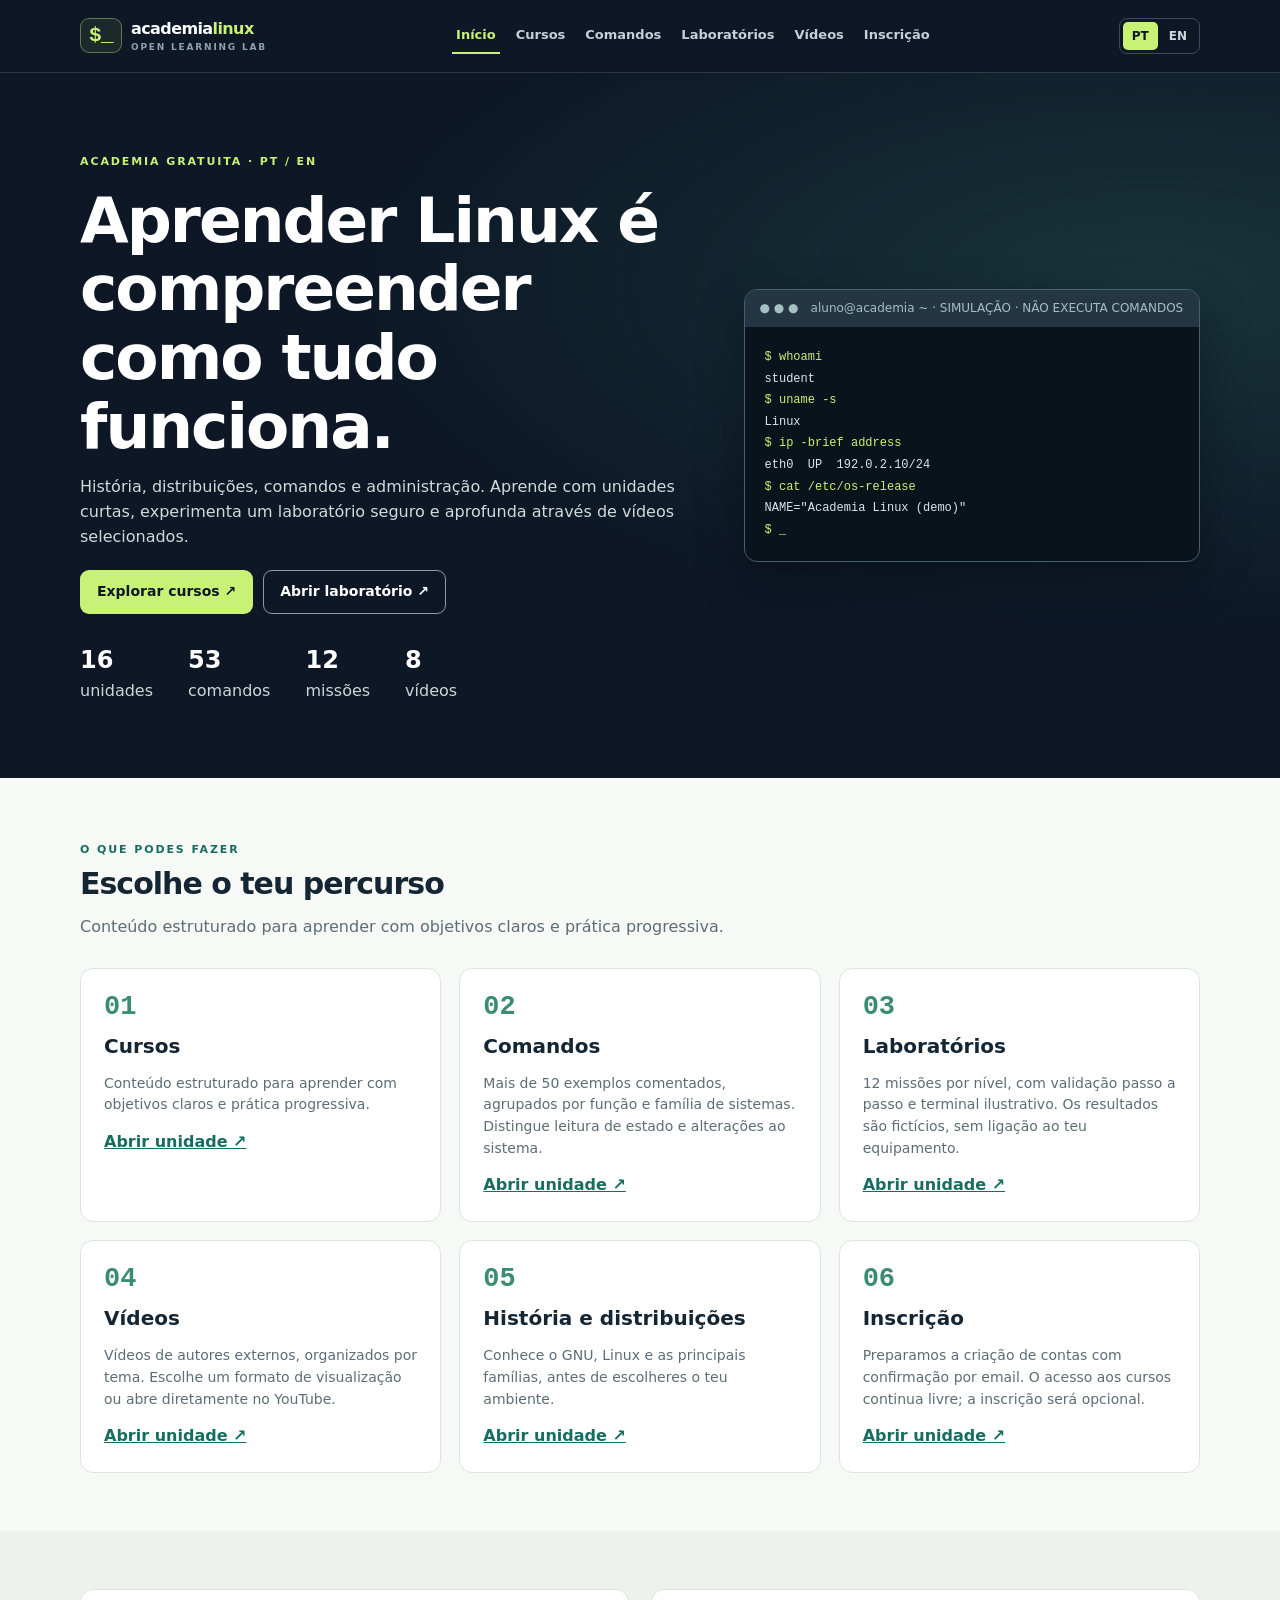
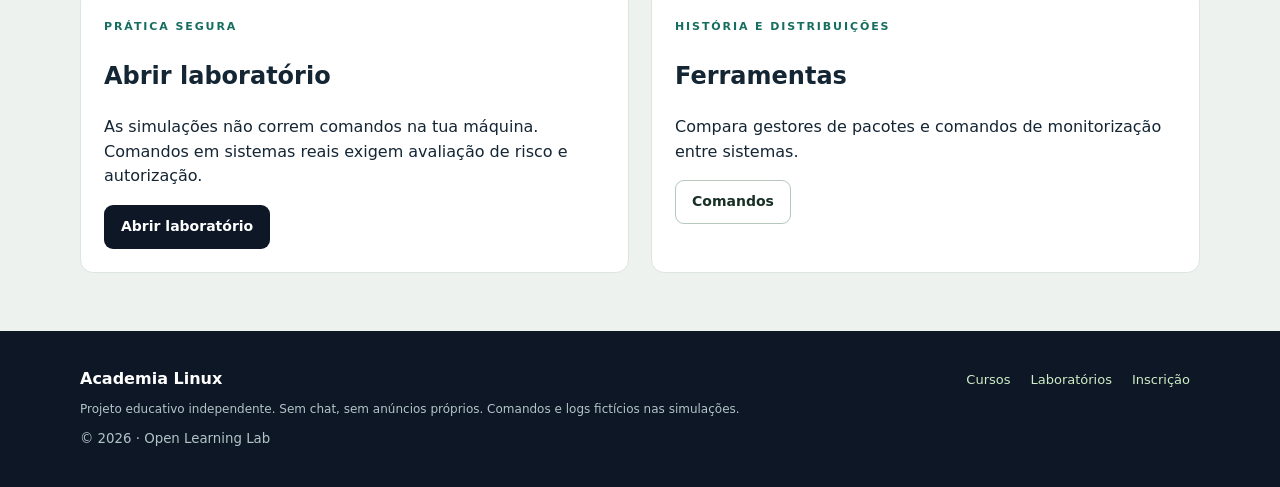
==== commit 1559254c: "Simplificar homepage e criar navegação para páginas dedicadas" ====
--- a/index.html
+++ b/index.html
@@ -1,58 +1,19 @@
 <!doctype html>
 <html lang="pt-PT">
 <head>
-  <meta charset="utf-8">
-  <meta name="viewport" content="width=device-width, initial-scale=1">
-  <meta name="theme-color" content="#0d1725">
-  <meta name="description" content="Academia Linux: unidades de aprendizagem gratuitas, história do Linux, distribuições, terminal simulado, exercícios e vídeos em português e inglês.">
-  <meta name="color-scheme" content="dark light">
-  <title>Academia Linux — Aprender. Praticar. Evoluir.</title>
-  <link rel="icon" type="image/svg+xml" href="favicon.svg">
-  <link rel="stylesheet" href="styles.css">
-  <script src="curriculum.js" defer></script>
-  <script src="app.js" defer></script>
+<meta charset="utf-8">
+<meta name="viewport" content="width=device-width, initial-scale=1">
+<meta name="theme-color" content="#0d1726">
+<meta name="description" content="Início da Academia Linux: cursos, comandos, laboratórios e vídeos, em português e inglês.">
+<meta name="color-scheme" content="light">
+<title>Academia Linux — Aprender e praticar Linux</title>
+<link rel="icon" type="image/svg+xml" href="favicon.svg">
+<link rel="stylesheet" href="portal.css">
+<script src="curriculum.js" defer></script>
+<script src="conteudos-extra.js" defer></script>
+<script src="portal.js" defer></script>
 </head>
-<body>
-<a class="skip-link" href="#conteudo" data-i18n="skip">Saltar para o conteúdo</a>
-<header class="site-header">
-  <div class="header-inner container">
-    <a class="logo" href="#inicio" aria-label="Academia Linux — início"><span class="logo-mark" aria-hidden="true">$<span class="logo-cursor">_</span></span><span>academia<span class="logo-highlight">linux</span><small>OPEN LEARNING LAB</small></span></a>
-    <nav class="desktop-nav" aria-label="Menu principal"><a href="#sobre" data-i18n="navAbout">A academia</a><a href="#percursos" data-i18n="navPaths">Unidades</a><a href="#distribuicoes" data-i18n="navDistros">Distribuições</a><a href="#terminal" data-i18n="navTerminal">Laboratório</a><a href="#videos" data-i18n="navVideos">Vídeos</a></nav>
-    <div class="header-actions"><div class="lang-switch" role="group" aria-label="Language / Idioma"><button type="button" id="lang-pt" class="lang-button active" aria-pressed="true">PT</button><button type="button" id="lang-en" class="lang-button" aria-pressed="false">EN</button></div><a href="#percursos" class="header-cta" data-i18n="navStart">Começar <span aria-hidden="true">↗</span></a></div>
-  </div>
-</header>
-<main id="conteudo">
-  <section id="inicio" class="hero">
-    <div class="hero-glow" aria-hidden="true"></div>
-    <div class="container hero-grid">
-      <div class="hero-copy"><span class="eyebrow"><span class="live-dot"></span> <span data-i18n="eyebrow">ACADEMIA ABERTA · APRENDIZAGEM GRATUITA</span></span>
-        <h1 data-i18n-html="heroTitle">Aprende Linux.<br><span>Compreende o sistema.</span><br>Domina o terminal.</h1>
-        <p class="hero-desc" data-i18n="heroDesc">Da história das distribuições aos comandos e à segurança. Unidades curtas, demonstrações interativas e recursos selecionados para evoluir ao teu ritmo.</p>
-        <div class="hero-buttons"><a class="button primary" href="#percursos"><span data-i18n="explore">Explorar unidades</span><span aria-hidden="true">↗</span></a><a class="button ghost" href="#terminal"><span data-i18n="tryTerminal">Experimentar o terminal</span><span aria-hidden="true">⌁</span></a></div>
-        <div class="hero-highlights"><span>✦ <span data-i18n="free">100% gratuito</span></span><span>◎ <span data-i18n="bilingual">Português / English</span></span><span>◇ <span data-i18n="noInstall">Sem instalações</span></span></div>
-      </div>
-      <div class="hero-window" aria-label="Exemplo de terminal Linux"><div class="window-head"><span class="window-buttons"><i></i><i></i><i></i></span><span>student@linux-academy:~</span><span class="window-signal">● <span data-i18n="online">online</span></span></div>
-        <div class="window-body"><div><span class="prompt">aluno@academia</span>:<span class="path">~</span>$ <span class="cmd">whoami</span></div><div class="window-output">linux_learner</div><div class="window-gap"></div><div><span class="prompt">aluno@academia</span>:<span class="path">~</span>$ <span class="cmd">uname -s</span></div><div class="window-output">Linux</div><div class="window-gap"></div><div><span class="prompt">aluno@academia</span>:<span class="path">~</span>$ <span class="cmd">echo "Hello, Linux!"</span></div><div class="window-output">Hello, Linux!</div><div><span class="prompt">aluno@academia</span>:<span class="path">~</span>$ <span class="caret">▋</span></div></div>
-        <div class="window-foot"><span>bash — demo</span><span data-i18n="simulated">AMBIENTE SIMULADO</span></div>
-        <div class="window-sticker">&lt;/&gt;<small>LEARN<br>BY DOING</small></div>
-      </div>
-    </div>
-    <div class="container stats-bar"><div><strong id="stat-units">12</strong><span data-i18n="statUnits">Unidades de aprendizagem</span></div><div><strong>02</strong><span data-i18n="statLanguages">Idiomas</span></div><div><strong>06</strong><span data-i18n="statFamilies">Distribuições em destaque</span></div><div><strong>0€</strong><span data-i18n="statPrice">Custo de acesso</span></div></div>
-  </section>
-  <section class="section section-about" id="sobre"><div class="container"><div class="section-heading"><div><p class="section-kicker" data-i18n="aboutKicker">COMEÇAR PELO ESSENCIAL</p><h2 data-i18n="aboutTitle">O Linux não é só uma linha de comandos.</h2></div><p data-i18n="aboutDesc">É um ecossistema de comunidades, sistemas e ferramentas. Aqui aprendes o que está por trás de cada comando — e quando o utilizar.</p></div>
-    <div class="feature-grid"><article class="feature"><span class="feature-icon">01 /</span><h3 data-i18n="f1Title">Aprendizagem estruturada</h3><p data-i18n="f1Desc">Unidades de curta duração, objetivos claros e exercícios de consolidação.</p></article><article class="feature"><span class="feature-icon">02 &gt;</span><h3 data-i18n="f2Title">Prática segura</h3><p data-i18n="f2Desc">Um terminal didático que simula respostas. Não executa comandos no teu equipamento.</p></article><article class="feature"><span class="feature-icon">03 ▶</span><h3 data-i18n="f3Title">Fontes credíveis</h3><p data-i18n="f3Desc">Documentação oficial, vídeos dos autores e ligações diretas para aprofundar.</p></article></div>
-  </div></section>
-  <section class="section section-courses" id="percursos"><div class="container"><div class="section-heading"><div><p class="section-kicker" data-i18n="courseKicker">PLANO DE ESTUDOS</p><h2 data-i18n="courseTitle">Pequenas unidades. Competências reais.</h2></div><p data-i18n="courseDesc">Percorre os fundamentos, conhece os principais sistemas e avança até à administração e segurança.</p></div>
-    <div class="course-toolbar"><label class="search-box"><span aria-hidden="true">⌕</span><span class="sr-only" data-i18n="searchLabel">Pesquisar unidades</span><input id="course-search" type="search" autocomplete="off" data-i18n-placeholder="searchPlaceholder" placeholder="Pesquisar por tema, comando ou ferramenta"></label><div class="filters" id="course-filters" role="group" aria-label="Filtrar por nível"><button class="filter active" type="button" data-level="all" data-i18n="filterAll">Todas</button><button class="filter" type="button" data-level="beginner" data-i18n="filterBeginner">Iniciação</button><button class="filter" type="button" data-level="intermediate" data-i18n="filterIntermediate">Intermédio</button><button class="filter" type="button" data-level="advanced" data-i18n="filterAdvanced">Aplicação</button></div></div>
-    <div class="course-grid" id="course-grid"></div><p class="empty-state" id="no-courses" hidden data-i18n="noResults">Não foram encontradas unidades. Experimenta outra pesquisa.</p>
-  </div></section>
-  <section class="section section-history" id="historia"><div class="container"><div class="section-heading"><div><p class="section-kicker" data-i18n="historyKicker">UMA HISTÓRIA DE COLABORAÇÃO</p><h2 data-i18n="historyTitle">Das primeiras ideias ao mundo atual.</h2></div><p data-i18n="historyDesc">Uma cronologia breve para distinguir o projeto GNU, o kernel Linux e as distribuições completas.</p></div><div class="timeline" id="timeline"></div><p class="source-note"><span data-i18n="sourceLine">Fontes históricas:</span> <a href="https://www.gnu.org/gnu/gnu.html" target="_blank" rel="noopener noreferrer">GNU</a> · <a href="https://www.linuxfoundation.org/research/35-years-of-linux" target="_blank" rel="noopener noreferrer">Linux Foundation</a> · <a href="https://www.debian.org/doc/manuals/project-history/intro" target="_blank" rel="noopener noreferrer">Debian</a></p></div></section>
-  <section class="section section-distros" id="distribuicoes"><div class="container"><div class="section-heading"><div><p class="section-kicker" data-i18n="distroKicker">ESCOLHER O AMBIENTE CERTO</p><h2 data-i18n="distroTitle">Um kernel. Muitas distribuições.</h2></div><p data-i18n="distroDesc">Cada distribuição combina o kernel com aplicações, pacotes e decisões de manutenção. Compara objetivos e ferramentas.</p></div><div class="distro-grid" id="distro-grid"></div><div class="comparison-box"><div><h3 data-i18n="packageTitle">Gestores de pacotes em perspetiva</h3><p data-i18n="packageDesc">O comando varia conforme a família da distribuição. Consulta sempre a documentação antes de alterar o sistema.</p></div><div class="package-matrix" id="package-matrix"></div></div></div></section>
-  <section class="section section-lab" id="terminal"><div class="container"><div class="section-heading"><div><p class="section-kicker" data-i18n="labKicker">LABORATÓRIO DIDÁTICO</p><h2 data-i18n="labTitle">O teu primeiro terminal.</h2></div><p data-i18n="labDesc">Experimenta os comandos sugeridos e observa uma resposta demonstrativa. Este ambiente não se liga ao teu sistema Linux.</p></div><div class="lab-shell"><div class="lab-head"><div class="lab-tabs"><span class="lab-dot"></span><span data-i18n="labTab">Terminal de demonstração</span></div><span class="lab-status"><span class="status-dot"></span> <span data-i18n="sandbox">SIMULAÇÃO · SEM EXECUÇÃO REAL</span></span></div><div class="lab-layout"><div class="terminal-pane"><div id="terminal-output" role="log" aria-live="polite" aria-label="Saída do terminal"></div><form id="terminal-form" autocomplete="off"><label class="terminal-prompt" for="terminal-input">student@academy:~$</label><input id="terminal-input" type="text" spellcheck="false" autocapitalize="none" autocomplete="off" aria-label="Introduzir comando de demonstração" placeholder="pwd" maxlength="100"><button type="submit" class="terminal-run" data-i18n="run">Executar ↵</button></form></div><aside class="lab-side"><span class="lab-label" data-i18n="tryThese">EXPERIMENTA ESTES COMANDOS</span><div id="demo-commands"></div><button id="terminal-clear" class="text-action" type="button" data-i18n="clearTerminal">↻ Limpar terminal</button><div class="lab-hint"><strong data-i18n="important">Importante</strong><p data-i18n="simNotice">As respostas são exemplos fixos de aprendizagem. Nenhum comando é enviado para um servidor ou executado no teu computador.</p></div></aside></div></div></div></section>
-  <section class="section section-videos" id="videos"><div class="container"><div class="section-heading"><div><p class="section-kicker" data-i18n="videoKicker">APRENDER COM A COMUNIDADE</p><h2 data-i18n="videoTitle">Vídeos para ver e praticar.</h2></div><p data-i18n="videoDesc">Conteúdos disponibilizados pelos respetivos canais no YouTube. São abertos num novo separador, sem descarregar nem republicar os vídeos.</p></div><div class="video-grid" id="video-grid"></div><p class="source-note" data-i18n="videoPrivacy">O vídeo é carregado do YouTube apenas após o teu clique; o serviço externo poderá recolher dados.</p></div></section>
-  <section class="section section-resources" id="recursos"><div class="container resources-inner"><div><p class="section-kicker" data-i18n="resourceKicker">BIBLIOTECA DE REFERÊNCIA</p><h2 data-i18n="resourceTitle">Aprender bem começa nas fontes certas.</h2><p data-i18n="resourceDesc">Guarda estes recursos e confirma sempre os comandos na documentação da tua distribuição.</p></div><div class="resource-list" id="resource-list"></div></div></section>
-  <section class="section section-next" id="futuro"><div class="container next-panel"><div><span class="section-kicker" data-i18n="nextKicker">O PRÓXIMO PASSO</span><h2 data-i18n="nextTitle">Da teoria a um laboratório real.</h2><p data-i18n="nextDesc">A base da academia já inclui teoria, exercícios e um simulador. Futuramente poderá receber laboratórios Linux isolados, avaliações por unidade e percursos especializados em redes, servidores e cibersegurança.</p></div><a class="button primary" href="#percursos"><span data-i18n="startNow">Começar a aprender</span><span aria-hidden="true">↗</span></a></div></section>
-</main>
-<dialog id="lesson-dialog" class="lesson-dialog" aria-labelledby="lesson-title"><div class="lesson-content"><div class="lesson-top"><span id="lesson-code">UC 01</span><button type="button" id="lesson-close" class="close-button" aria-label="Fechar">×</button></div><div id="lesson-detail"></div></div></dialog>
-<footer class="footer"><div class="container footer-grid"><div><div class="footer-brand">$ _ <strong>academia<span>linux</span></strong></div><p data-i18n="footerText">Um projeto educativo independente. Conteúdos introdutórios em português e inglês. Aprender é para todos.</p></div><div><strong data-i18n="footerExplore">EXPLORAR</strong><a href="#percursos" data-i18n="navPaths">Unidades</a><a href="#distribuicoes" data-i18n="navDistros">Distribuições</a><a href="#terminal" data-i18n="navTerminal">Laboratório</a></div><div><strong data-i18n="footerInfo">INFORMAÇÃO</strong><a href="#recursos" data-i18n="resources">Fontes e documentação</a><a href="https://github.com/Nekas1980" target="_blank" rel="noopener noreferrer">GitHub ↗</a><span data-i18n="footerPrivacy">Sem contas, sem cookies analíticos. Progresso guardado apenas neste navegador.</span></div></div><div class="container footer-bottom"><span>© <span id="year"></span> Academia Linux · <span data-i18n="openLearning">Open learning</span></span><span data-i18n="independent">Projeto independente. Sem associação oficial às distribuições apresentadas.</span></div></footer>
-</body></html>
+<body data-page="home">
+<div id="app"><noscript>Para utilizar a Academia Linux, ativa JavaScript / Please enable JavaScript to access the academy.</noscript></div>
+</body>
+</html>
--- a/portal.css
+++ b/portal.css
@@ -0,0 +1 @@
+:root{--navy:#0d1726;--navy2:#17283a;--ink:#142533;--muted:#5c6d76;--lime:#c8f276;--line:#dce6e0;--paper:#f7f9f7;--card:#fff;--sea:#166d60;--mono:ui-monospace,Consolas,"Liberation Mono",monospace;--sans:system-ui,-apple-system,"Segoe UI",sans-serif}*{box-sizing:border-box}html{scroll-behavior:smooth}body{margin:0;background:var(--paper);font:16px/1.55 var(--sans);color:var(--ink)}a{color:inherit}button,input,select{font:inherit}button{cursor:pointer}button:disabled{cursor:not-allowed;opacity:.6}.sr-only{position:absolute;width:1px;height:1px;margin:-1px;overflow:hidden;clip:rect(0,0,0,0)}a:focus-visible,button:focus-visible,input:focus-visible,select:focus-visible{outline:3px solid #56bccc;outline-offset:3px}.container{width:min(1120px,calc(100% - 36px));margin:auto}.site-header{position:sticky;top:0;z-index:50;background:var(--navy);color:#fff;border-bottom:1px solid #ffffff24}.header-inner{min-height:72px;display:flex;gap:20px;align-items:center}.brand{display:flex;align-items:center;gap:9px;text-decoration:none;white-space:nowrap;font-weight:850;letter-spacing:-.6px}.brand b{display:inline-flex;background:#c8f27615;border:1px solid #c8f27665;border-radius:9px;padding:5px 8px;color:var(--lime);font:900 21px var(--mono)}.brand strong{color:var(--lime)}.brand small{display:block;color:#8da2ae;font-size:9px;letter-spacing:1.8px}.nav{display:flex;align-items:center;justify-content:center;gap:12px;flex:1}.nav a{font-size:13px;font-weight:700;text-decoration:none;color:#c4d0d7;padding:7px 4px;border-bottom:2px solid transparent}.nav a:hover,.nav a[aria-current="page"]{color:var(--lime);border-bottom-color:var(--lime)}.tools{display:flex;align-items:center;gap:10px}.langs{border:1px solid #75818c7a;padding:3px;display:flex;border-radius:8px;gap:2px}.langs button{border:0;background:transparent;color:#ced5da;padding:5px 9px;border-radius:5px;font-weight:800;font-size:12px}.langs button.active{background:var(--lime);color:var(--navy)}.btn{display:inline-flex;align-items:center;justify-content:center;gap:8px;border:1px solid transparent;border-radius:9px;padding:10px 16px;background:#e9f0ed;color:#183026;font-weight:750;text-decoration:none;font-size:14px;transition:transform .15s}.btn:hover{transform:translateY(-1px)}.btn.primary{background:var(--lime);color:var(--navy)}.btn.dark{background:var(--navy);color:#fff}.btn.outline{border-color:#b6c7bc;background:transparent}.btn.small{font-size:12px;padding:7px 10px}.btn.is-on{background:var(--navy);color:#fff}.skip{position:absolute;top:-120px;left:12px;background:var(--lime);padding:12px;z-index:100}.skip:focus{top:10px}.subhero{background:linear-gradient(130deg,#0d1726,#173344);color:white;padding:57px 0 53px}.tag{color:var(--sea);font-weight:850;letter-spacing:1.9px;text-transform:uppercase;font-size:11px}.subhero .tag,.hero .tag{color:var(--lime)}.subhero h1,.hero h1{line-height:1.09;letter-spacing:-2px;font-size:clamp(34px,5vw,63px);max-width:840px;margin:14px 0 14px}.subhero p,.hero p{max-width:680px;color:#cedbd9;margin:0 0 20px}.hero{background:radial-gradient(ellipse at 90% 30%,#2b6f5f55,transparent 50%),#0d1726;color:white;padding:75px 0}.hero-layout{display:grid;grid-template-columns:1.15fr .85fr;align-items:center;gap:46px}.hero h1 em{font-style:normal;color:var(--lime)}.hero-terminal{background:#09131c;border:1px solid #46616d;border-radius:13px;box-shadow:0 20px 50px #0005;overflow:hidden;font:12px/1.8 var(--mono)}.hero-terminal .bar{padding:10px 15px;background:#243544;color:#a4c0c3;font:12px var(--sans)}.hero-terminal pre{white-space:pre-wrap;color:#d9e6e8;padding:20px;margin:0}.hero-terminal pre span{color:var(--lime)}.hero-actions{display:flex;flex-wrap:wrap;gap:10px}.stats{display:flex;flex-wrap:wrap;gap:35px;margin-top:28px;color:#cbd7d5}.stats b{display:block;color:#fff;font-size:24px}.page-main{padding:42px 0 75px;min-height:50vh}.intro-row{display:flex;justify-content:space-between;gap:20px;align-items:end;margin-bottom:28px}.intro-row h2{font-size:30px;letter-spacing:-1px;margin:0}.intro-row p{color:var(--muted);margin:7px 0 0}.cards{display:grid;grid-template-columns:repeat(3,minmax(0,1fr));gap:18px}.card,.panel{border:1px solid var(--line);background:var(--card);border-radius:13px;padding:23px;min-width:0}.card h3{margin:12px 0 8px;line-height:1.25;font-size:20px}.card p{color:var(--muted);font-size:14px}.card a:not(.btn){color:var(--sea);font-weight:750}.card a:focus-visible{outline:2px solid var(--sea)}.card .eyelabel{font-size:11px;letter-spacing:1px;text-transform:uppercase;font-weight:800;color:var(--sea)}.step-no{font:800 27px var(--mono);color:#3b8d70}.feature-section{padding:58px 0}.feature-section.alt{background:#edf2ee}.cols2{display:grid;grid-template-columns:1fr 1fr;gap:22px}.toolbar{display:flex;gap:12px;align-items:center;flex-wrap:wrap;margin:0 0 23px}.toolbar input,.toolbar select,.auth-form input{border:1px solid #aebfb5;border-radius:8px;padding:11px 13px;background:#fff;color:var(--ink);min-height:44px}.toolbar input{flex:1;min-width:220px}.toolbar select{min-width:150px}.mini{font-size:12px;color:var(--muted)}.count{margin:10px 0 20px;color:var(--muted);font-weight:700;font-size:14px}.uc-meta{display:flex;align-items:center;flex-wrap:wrap;gap:8px;color:var(--muted);font-size:12px}.pill{font-size:11px;letter-spacing:.3px;background:#e7f1e8;border-radius:30px;padding:4px 9px;color:#1c6350;font-weight:750}.pill.dark{color:#d9f9ae;background:#203c38}.lesson-layout{display:grid;grid-template-columns:minmax(0,1fr) 270px;gap:24px;align-items:start}.lesson-layout article{background:white;border:1px solid var(--line);padding:30px;border-radius:12px}.lesson-layout aside{position:sticky;top:96px}.lesson-layout h2{margin:28px 0 12px}.lesson-layout h3{margin:22px 0 9px}.lesson-layout p,.lesson-layout li{line-height:1.75}.lesson-step{padding:18px 0;border-bottom:1px solid var(--line)}.code-row{display:flex;align-items:center;justify-content:space-between;gap:12px;background:#0d1925;color:#c7f686;padding:10px 14px;border-radius:9px;margin:8px 0}.code-row code{font:13px var(--mono);overflow-wrap:anywhere}.code-row button{border:1px solid #5d7863;background:#263e35;color:white;border-radius:5px;padding:4px 7px;font-size:11px}.quiz{background:#edf4eb;border:1px solid #b9d4b6;padding:22px;border-radius:12px;margin-top:24px}.quiz label{display:block;margin:12px 0}.quiz input{margin-right:8px}.feedback{min-height:1.3em;font-weight:750;margin-top:12px}.feedback.ok{color:#0f7850}.feedback.bad{color:#a3362d}.cmd-list{display:grid;grid-template-columns:repeat(2,minmax(0,1fr));gap:12px}.cmd-card{padding:17px;border-radius:11px;background:#fff;border:1px solid var(--line)}.cmd-card .top{display:flex;justify-content:space-between;align-items:center;gap:10px}.cmd-card code{font:750 17px var(--mono);color:#173d36}.cmd-card p{color:var(--muted);font-size:13px;margin:8px 0}.lab-grid{display:grid;grid-template-columns:minmax(220px,285px) minmax(0,1fr);gap:20px}.lab-menu{max-height:700px;overflow-y:auto;display:grid;gap:7px;align-content:start}.lab-choose{border:1px solid var(--line);background:#fff;padding:12px;text-align:left;border-radius:9px;color:var(--ink)}.lab-choose.active{border-color:var(--sea);background:#e7f6eb}.lab-choose b{display:block}.lab-choose small{color:var(--muted)}.terminal{background:#0a1520;color:#dce6e8;border-radius:12px;overflow:hidden}.term-top{padding:12px 18px;border-bottom:1px solid #435662;color:#b5ccc9;font-size:12px}.term-output{height:300px;overflow:auto;white-space:pre-wrap;overflow-wrap:anywhere;padding:19px;font:13px/1.7 var(--mono)}.term-output .prompt{color:#c8f276}.term-output .error{color:#ffad9c}.term-output .muted{color:#9ab1c1}.term-input{display:flex;align-items:center;gap:8px;border-top:1px solid #435662;padding:10px}.term-input label{color:#c8f276;font:12px var(--mono);white-space:nowrap}.term-input input{flex:1;min-width:0;padding:10px;background:#142635;border:1px solid #476071;border-radius:6px;color:white;font:13px var(--mono)}.term-input button{border:0;border-radius:6px;background:var(--lime);padding:10px 13px;font-weight:800}.task-list{list-style:none;padding:0;margin:15px 0}.task-list li{padding:9px 11px;border-radius:8px;margin-bottom:6px;background:#f0f5f0;font:13px var(--mono)}.task-list li.done{background:#d6eedf;color:#116345}.simhint{border-left:3px solid #a5c968;background:#eef7ed;padding:12px;margin-top:15px;font-size:13px;color:#406451}.video-layout{display:grid;grid-template-columns:minmax(0,1fr) 325px;gap:23px;align-items:start}.player-shell{background:#0a1828;color:white;border-radius:13px;padding:19px;position:sticky;top:91px}.player-box{width:100%;aspect-ratio:16/9;background:linear-gradient(150deg,#163e45,#0d1725);display:grid;place-items:center;border-radius:9px;overflow:hidden}.player-box iframe{width:100%;height:100%;border:0}.player-empty{padding:20px;text-align:center}.player-shell[data-size="compact"]{max-width:440px}.player-shell[data-size="cinema"]{grid-column:1/-1;max-width:100%;position:static}.player-shell[data-size="cinema"] .player-box{max-height:72vh}.video-cards{display:grid;grid-template-columns:1fr;gap:11px}.video-layout.list .video-cards{grid-template-columns:1fr}.video-card{background:white;border:1px solid var(--line);border-radius:10px;padding:14px}.video-card.active{border-color:var(--sea);box-shadow:0 0 0 2px #7fc4ab55}.video-card h3{font-size:15px;margin:5px 0}.video-card p{font-size:12px;color:var(--muted);margin:0 0 10px}.video-actions{display:flex;gap:8px;flex-wrap:wrap}.yt-mark{background:#d93034;color:white;font-weight:800;border-radius:5px;padding:4px 8px;font-size:12px}.video-top{display:flex;align-items:center;gap:12px;justify-content:space-between;margin-bottom:12px;flex-wrap:wrap}.video-top h2{margin:4px 0;font-size:20px}.auth-layout{display:grid;grid-template-columns:minmax(0,1.15fr) minmax(0,.85fr);gap:25px}.auth-form{display:grid;gap:14px}.auth-form label{display:grid;gap:6px;font-weight:750;font-size:13px}.auth-form .consent{display:block;font-weight:450}.auth-form .consent input{margin-right:7px}.auth-note{padding:15px;background:#edf6ee;border-left:4px solid #74a96a;color:#315b4b;margin-bottom:15px}.auth-note.warn{background:#fff3df;border-color:#bb8a48;color:#6f4e19}.auth-tabs{display:flex;gap:6px;flex-wrap:wrap;margin:16px 0}.auth-tabs button{border:1px solid #b7cbc3;border-radius:7px;padding:8px 12px;background:#fff}.auth-tabs button.active{background:#173d36;color:white}.auth-state{padding:14px;border-radius:8px;background:#e6f3e9;margin-bottom:12px}.footer{background:var(--navy);color:#b3c4c8;padding:36px 0}.footer-inner{display:flex;justify-content:space-between;gap:22px;flex-wrap:wrap}.footer a{color:#cfedc5;margin:0 10px;text-decoration:none;font-size:13px}.footer strong{color:white}.footer p{font-size:12px;margin:8px 0}.empty{padding:25px;text-align:center;background:white;border:1px dashed #9fbbae;border-radius:8px}.divider{border:0;border-top:1px solid var(--line);margin:26px 0}@media(max-width:1030px){.header-inner{gap:10px;flex-wrap:wrap;padding:12px 0}.nav{order:3;width:100%;flex:unset;justify-content:flex-start;overflow-x:auto}.nav a{flex-shrink:0}.tools{margin-left:auto}.video-layout{grid-template-columns:minmax(0,1fr) 270px}}@media(max-width:760px){.hero-layout,.lesson-layout,.lab-grid,.video-layout,.auth-layout,.cols2{grid-template-columns:1fr}.cards,.cmd-list{grid-template-columns:1fr 1fr}.hero{padding:46px 0}.hero h1{font-size:39px;letter-spacing:-1.5px}.subhero{padding:39px 0}.subhero h1{font-size:36px;letter-spacing:-1px}.page-main{padding:26px 0 50px}.player-shell,.lesson-layout aside{position:static}.video-cards{grid-template-columns:repeat(2,minmax(0,1fr))}.player-shell[data-size="cinema"]{grid-column:auto}.intro-row{display:block}.toolbar input{min-width:100%}}@media(max-width:520px){.container{width:min(100% - 24px,1120px)}.cards,.cmd-list,.video-cards{grid-template-columns:1fr}.header-inner{gap:7px}.tools{gap:4px}.brand{font-size:14px}.brand b{font-size:17px}.brand small{font-size:8px}.langs button{padding:4px 7px}.btn{font-size:13px;padding:9px 11px}.lesson-layout article,.card,.panel{padding:17px}.term-input{flex-wrap:wrap}.term-input label{width:100%}.term-input input{flex-basis:60%}.stats{gap:20px}.video-layout.list .video-cards{grid-template-columns:1fr}}
